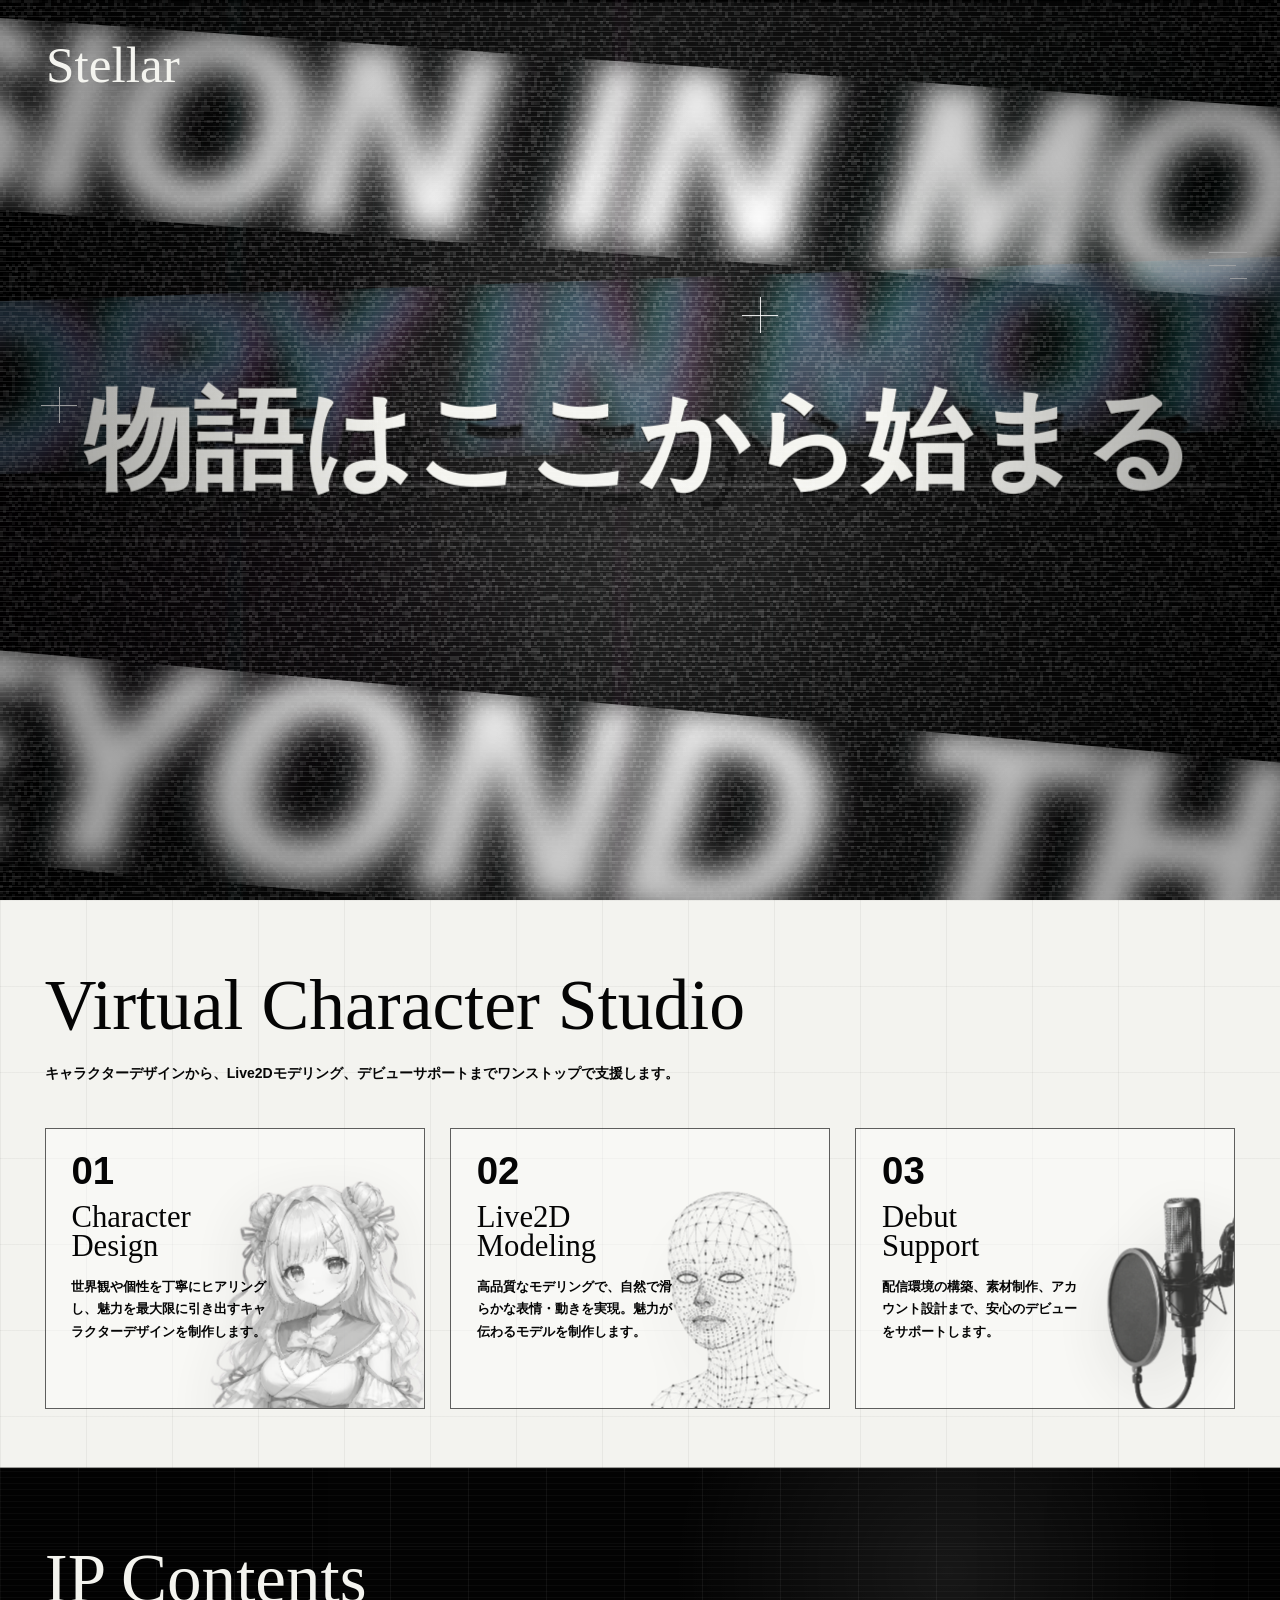
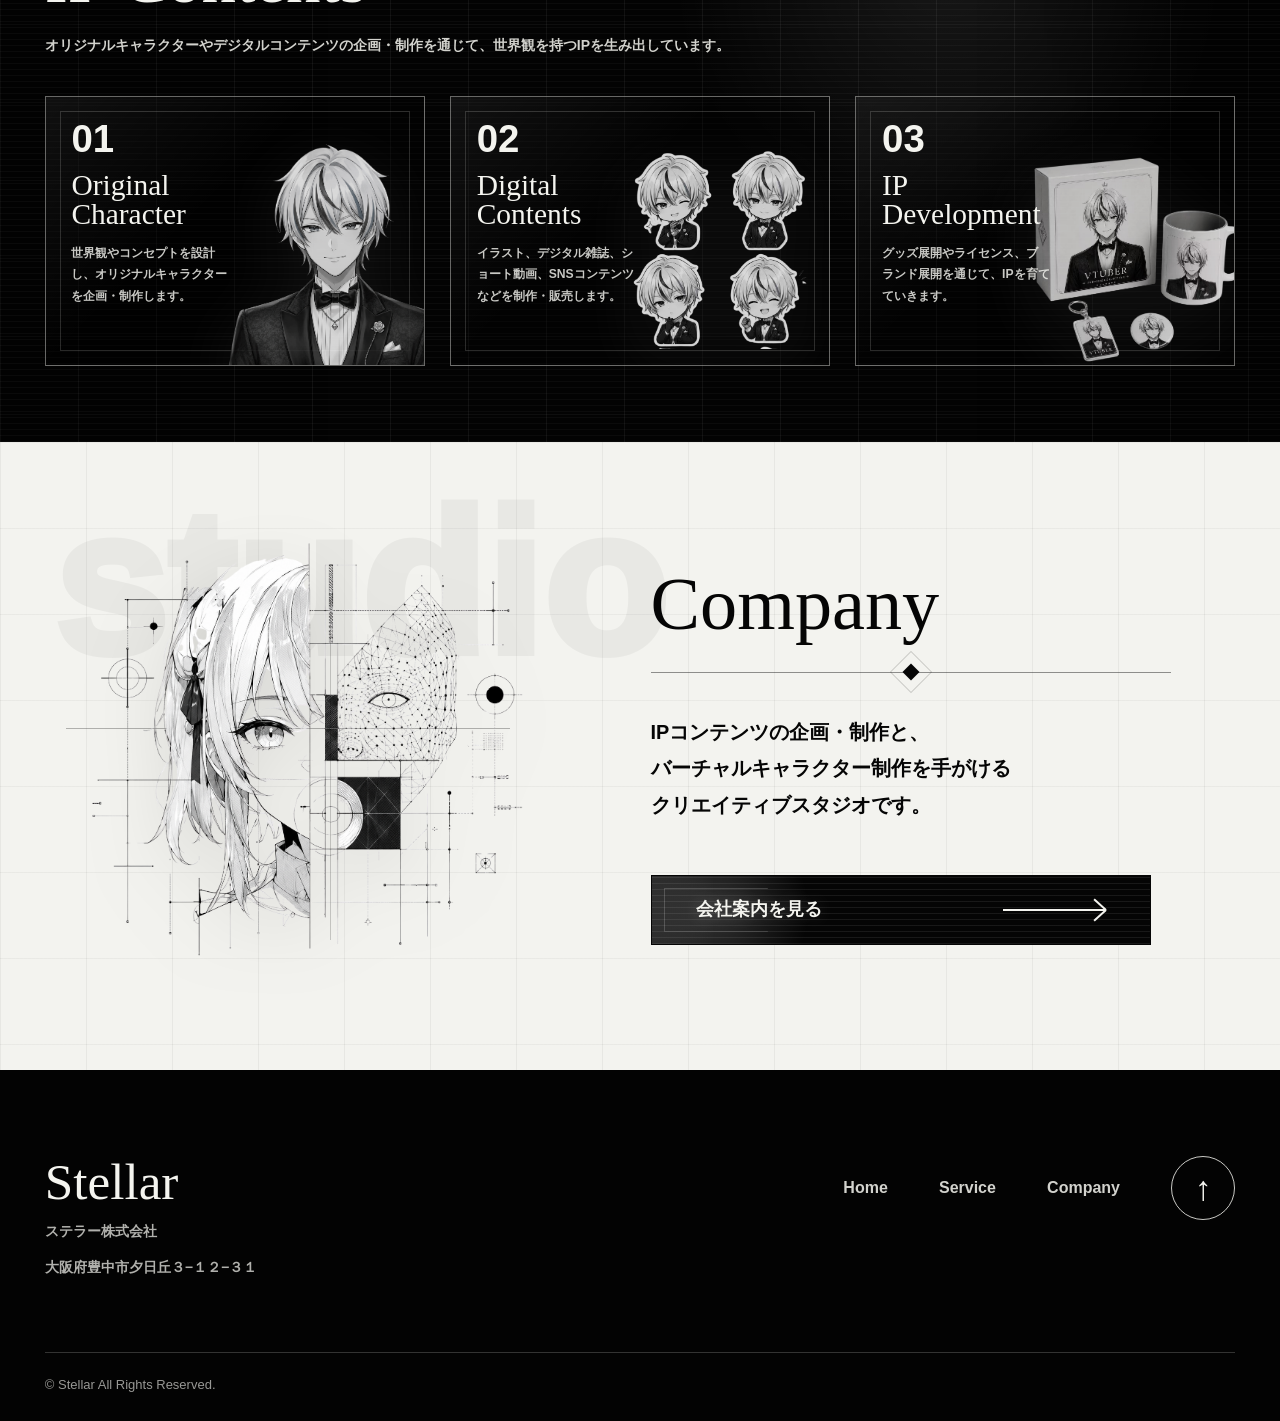
==== index.html @ 6a357029 "Initial Stellar site" ====
<!doctype html>
<html lang="ja">
  <head>
    <meta charset="utf-8">
    <meta name="viewport" content="width=device-width, initial-scale=1">
    <title>Stellar | Virtual Character Studio</title>
    <meta
      name="description"
      content="A cinematic company hero section built with kinetic typography, procedural noise, and interactive motion."
    >
    <link rel="stylesheet" href="./styles.css">
  </head>
  <body class="intro-sequence">
    <main class="site-shell">
      <section class="hero" aria-label="Stellar hero">
        <canvas class="noise-canvas" id="noiseCanvas" aria-hidden="true"></canvas>
        <div class="scanlines" aria-hidden="true"></div>
        <div class="cursor-field" id="cursorField" aria-hidden="true"></div>

        <header class="site-header">
          <a class="brand" href="#" aria-label="Stellar home">
            <span>Stellar</span>
          </a>
        </header>

        <div class="hero-stage">
          <div class="kinetic-layer layer-top" data-speed="-0.28" aria-hidden="true">
            <div class="ticker ticker-fast">
              <span>VISION IN MOTION VISION IN MOTION&nbsp;</span>
              <span>VISION IN MOTION VISION IN MOTION&nbsp;</span>
            </div>
          </div>

          <div class="kinetic-layer layer-outline" data-speed="0.18" aria-hidden="true">
            <div class="ticker ticker-slow">
              <span>STORY IN MOTION STORY IN MOTION&nbsp;</span>
              <span>STORY IN MOTION STORY IN MOTION&nbsp;</span>
            </div>
          </div>

          <div class="kinetic-layer layer-bottom" data-speed="0.34" aria-hidden="true">
            <div class="ticker ticker-medium">
              <span>BEYOND THE FRAME BEYOND THE FRAME&nbsp;</span>
              <span>BEYOND THE FRAME BEYOND THE FRAME&nbsp;</span>
            </div>
          </div>

          <div class="cross cross-a" aria-hidden="true"></div>
          <div class="cross cross-b" aria-hidden="true"></div>
          <div class="signal-bars" aria-hidden="true">
            <span></span>
            <span></span>
            <span></span>
          </div>

          <h1 class="hero-title" aria-label="物語はここから始まる">
            <span class="title-line" data-text="物語はここから始まる">
              <span>物語は</span><span>ここから始まる</span>
            </span>
            <span class="title-ghost" aria-hidden="true">
              <span>物語は</span><span>ここから始まる</span>
            </span>
          </h1>

        </div>
      </section>

      <section class="service-section reveal-section" id="service" aria-labelledby="service-title">
        <div class="section-inner">
          <div class="section-heading">
            <h2 id="service-title">Virtual Character Studio</h2>
            <p>
              キャラクターデザインから、Live2Dモデリング、デビューサポートまでワンストップで支援します。
            </p>
          </div>

          <div class="service-grid">
            <article class="service-card">
              <div class="card-copy">
                <span class="card-number">01</span>
                <h3>Character<br>Design</h3>
                <p>世界観や個性を丁寧にヒアリングし、魅力を最大限に引き出すキャラクターデザインを制作します。</p>
              </div>
              <img src="./5¥.png" alt="キャラクターデザインの透過ビジュアル">
            </article>

            <article class="service-card">
              <div class="card-copy">
                <span class="card-number">02</span>
                <h3>Live2D<br>Modeling</h3>
                <p>高品質なモデリングで、自然で滑らかな表情・動きを実現。魅力が伝わるモデルを制作します。</p>
              </div>
              <img src="./1.png" alt="Live2Dモデリングの透過ビジュアル">
            </article>

            <article class="service-card">
              <div class="card-copy">
                <span class="card-number">03</span>
                <h3>Debut<br>Support</h3>
                <p>配信環境の構築、素材制作、アカウント設計まで、安心のデビューをサポートします。</p>
              </div>
              <img src="./3.png" alt="デビューサポートの透過ビジュアル">
            </article>
          </div>

        </div>
      </section>

      <section class="ip-section reveal-section" id="ip-contents" aria-labelledby="ip-title">
        <div class="section-inner">
          <div class="ip-heading">
            <h2 id="ip-title">IP Contents</h2>
            <p>
              オリジナルキャラクターやデジタルコンテンツの企画・制作を通じて、世界観を持つIPを生み出しています。
            </p>
          </div>

          <div class="ip-grid">
            <article class="ip-card">
              <div class="ip-card-copy">
                <span class="card-number">01</span>
                <h3>Original<br>Character</h3>
                <p>世界観やコンセプトを設計し、オリジナルキャラクターを企画・制作します。</p>
              </div>
              <img class="ip-visual ip-visual-image" src="./6..png" alt="オリジナルキャラクターのビジュアル">
            </article>

            <article class="ip-card">
              <div class="ip-card-copy">
                <span class="card-number">02</span>
                <h3>Digital<br>Contents</h3>
                <p>イラスト、デジタル雑誌、ショート動画、SNSコンテンツなどを制作・販売します。</p>
              </div>
              <img class="ip-visual ip-visual-image" src="./7.png" alt="デジタルコンテンツのビジュアル">
            </article>

            <article class="ip-card">
              <div class="ip-card-copy">
                <span class="card-number">03</span>
                <h3>IP<br>Development</h3>
                <p>グッズ展開やライセンス、ブランド展開を通じて、IPを育てていきます。</p>
              </div>
              <img class="ip-visual ip-visual-image" src="./8.png" alt="IP展開グッズのビジュアル">
            </article>
          </div>
        </div>
      </section>

      <section class="company-section reveal-section" id="company" aria-labelledby="company-title">
        <div class="studio-word" aria-hidden="true">studio</div>
        <div class="company-inner">
          <div class="blueprint-panel">
            <img src="./4.png" alt="キャラクター制作の設計図">
          </div>

          <div class="company-copy">
            <h2 id="company-title">Company</h2>
            <div class="company-rule" aria-hidden="true"></div>
            <p>
              IPコンテンツの企画・制作と、<br>
              バーチャルキャラクター制作を手がける<br>
              クリエイティブスタジオです。
            </p>

            <a class="wide-link company-link" href="./company.html">
              <span class="wide-link-label" data-text="会社案内を見る">会社案内を見る</span>
              <span class="wide-link-arrow" aria-hidden="true">
                <span></span>
              </span>
            </a>
          </div>
        </div>
      </section>

      <footer class="site-footer" id="contact">
        <div class="footer-inner">
          <div class="footer-main">
            <div class="footer-company">
              <a class="footer-brand" href="#">Stellar</a>
              <p>ステラー株式会社</p>
              <p>大阪府豊中市夕日丘３−１２−３１</p>
            </div>

            <div class="footer-menu">
              <nav class="footer-nav" aria-label="Footer navigation">
                <a href="./index.html">Home</a>
                <a href="#service">Service</a>
                <a href="./company.html">Company</a>
              </nav>
              <a class="back-to-top" href="#" aria-label="Back to top">↑</a>
            </div>
          </div>

          <div class="footer-bottom">
            <small>© Stellar All Rights Reserved.</small>
          </div>
        </div>
      </footer>
    </main>

    <script src="./script.js"></script>
  </body>
</html>
---- styles.css ----
:root {
  --bg: #030303;
  --fg: #f4f4ef;
  --muted: rgba(244, 244, 239, 0.68);
  --faint: rgba(244, 244, 239, 0.16);
  --line: rgba(244, 244, 239, 0.38);
  --accent: #f4f4ef;
  --mx: 0px;
  --my: 0px;
}

* {
  box-sizing: border-box;
}

html,
body {
  width: 100%;
  min-height: 100%;
  margin: 0;
  background: var(--bg);
  color: var(--fg);
  font-family:
    Inter, "Helvetica Neue", Arial, "Noto Sans JP", "Yu Gothic", sans-serif;
}

body {
  overflow-x: hidden;
}

a {
  color: inherit;
  text-decoration: none;
}

button {
  font: inherit;
}

.site-shell {
  min-height: 100vh;
  background:
    radial-gradient(circle at 70% 18%, rgba(255, 255, 255, 0.07), transparent 28%),
    radial-gradient(circle at 18% 88%, rgba(255, 255, 255, 0.05), transparent 24%),
    var(--bg);
}

.section-inner,
.company-inner,
.footer-inner {
  width: min(100% - clamp(32px, 7vw, 96px), 1440px);
  margin-inline: auto;
}

.hero {
  position: relative;
  min-height: 100svh;
  overflow: hidden;
  isolation: isolate;
  background: #000;
}

.hero::before,
.hero::after {
  position: absolute;
  inset: 0;
  content: "";
  pointer-events: none;
}

.hero::before {
  z-index: 2;
  background:
    linear-gradient(90deg, rgba(0, 0, 0, 0.84), transparent 16%, transparent 78%, rgba(0, 0, 0, 0.76)),
    linear-gradient(180deg, rgba(0, 0, 0, 0.28), transparent 42%, rgba(0, 0, 0, 0.62));
}

.hero::after {
  z-index: 8;
  background: radial-gradient(circle at calc(50% + var(--mx) * 0.04) calc(46% + var(--my) * 0.04), transparent 0 30%, rgba(0, 0, 0, 0.34) 74%);
  mix-blend-mode: multiply;
}

.hero::before,
.hero::after,
.noise-canvas,
.scanlines,
.cursor-field,
.kinetic-layer,
.site-header,
.cross,
.signal-bars,
.title-ghost {
  transition:
    opacity 760ms cubic-bezier(0.16, 1, 0.3, 1),
    filter 900ms cubic-bezier(0.16, 1, 0.3, 1),
    clip-path 1100ms cubic-bezier(0.16, 1, 0.3, 1),
    transform 900ms cubic-bezier(0.16, 1, 0.3, 1);
}

.intro-sequence .hero::before,
.intro-sequence .hero::after,
.intro-sequence .noise-canvas,
.intro-sequence .scanlines,
.intro-sequence .cursor-field,
.intro-sequence .kinetic-layer,
.intro-sequence .site-header,
.intro-sequence .cross,
.intro-sequence .signal-bars,
.intro-sequence .title-ghost {
  opacity: 0;
}

.intro-sequence .hero {
  cursor: wait;
}

.intro-sequence .title-line {
  opacity: 0;
  transform: translateY(22px) scale(0.98);
  filter: blur(12px);
  animation: none;
}

.intro-sequence.intro-title-in .title-line {
  animation: intro-title-reveal 1850ms cubic-bezier(0.13, 0.86, 0.18, 1) forwards;
}

.intro-sequence.intro-atmosphere .hero::before,
.intro-sequence.intro-atmosphere .hero::after,
.intro-sequence.intro-atmosphere .noise-canvas,
.intro-sequence.intro-atmosphere .scanlines,
.intro-sequence.intro-atmosphere .cursor-field {
  opacity: 1;
}

.intro-sequence.intro-kinetic .kinetic-layer,
.intro-sequence.intro-kinetic .title-ghost {
  opacity: 1;
}

.intro-sequence .kinetic-layer {
  clip-path: inset(0 100% 0 0);
  filter: blur(16px) contrast(1.45);
}

.intro-sequence.intro-kinetic .kinetic-layer {
  clip-path: inset(0 0 0 0);
}

.intro-sequence.intro-kinetic .layer-outline {
  transition-delay: 150ms;
}

.intro-sequence.intro-kinetic .layer-bottom {
  transition-delay: 280ms;
}

.intro-sequence.intro-ui .site-header,
.intro-sequence.intro-ui .cross,
.intro-sequence.intro-ui .signal-bars {
  opacity: 1;
}

.intro-sequence .site-header {
  transform: translateY(18px);
}

.intro-sequence.intro-ui .site-header {
  transform: translateY(0);
}

.intro-finished .title-line {
  opacity: 1;
  transform: translateY(0) scale(1);
  filter: blur(0);
  animation: none;
}

.noise-canvas,
.scanlines,
.cursor-field {
  position: absolute;
  inset: 0;
  width: 100%;
  height: 100%;
  pointer-events: none;
}

.noise-canvas {
  z-index: 6;
  opacity: 0.28;
  mix-blend-mode: screen;
}

.scanlines {
  z-index: 7;
  opacity: 0.34;
  background:
    repeating-linear-gradient(0deg, rgba(255, 255, 255, 0.12) 0 1px, transparent 1px 5px),
    linear-gradient(90deg, transparent, rgba(255, 255, 255, 0.08), transparent);
  transform: translateY(var(--scan, 0));
}

.cursor-field {
  z-index: 1;
  background: radial-gradient(circle at calc(50% + var(--mx) * 0.08) calc(50% + var(--my) * 0.08), rgba(255, 255, 255, 0.12), transparent 22rem);
  filter: blur(24px);
}

.site-header {
  position: absolute;
  z-index: 20;
  top: clamp(22px, 3.2vw, 42px);
  left: clamp(20px, 3.6vw, 56px);
  right: clamp(20px, 3.6vw, 56px);
  display: grid;
  grid-template-columns: auto;
  align-items: start;
  gap: 28px;
  letter-spacing: 0;
}

.brand {
  display: grid;
  gap: 1px;
  width: max-content;
  font-family: Georgia, "Times New Roman", "Yu Mincho", "Hiragino Mincho ProN", serif;
  font-size: clamp(34px, 4vw, 58px);
  font-weight: 400;
  line-height: 0.92;
}

.hero-stage {
  position: absolute;
  z-index: 5;
  inset: 0;
  transform: translate3d(calc(var(--mx) * -0.012), calc(var(--my) * -0.012), 0);
}

.hero-stage::before,
.hero-stage::after {
  position: absolute;
  inset: -8%;
  content: "";
  pointer-events: none;
}

.hero-stage::before {
  z-index: 2;
  background:
    repeating-linear-gradient(0deg, rgba(255, 255, 255, 0.12) 0 1px, transparent 1px 5px),
    repeating-linear-gradient(90deg, rgba(0, 255, 255, 0.06) 0 1px, transparent 1px 19px),
    linear-gradient(90deg, transparent 0 22%, rgba(0, 255, 255, 0.12) 22.4% 23%, transparent 23.6% 48%, rgba(255, 0, 196, 0.12) 48.4% 49%, transparent 49.6%),
    radial-gradient(circle at 78% 34%, rgba(0, 255, 174, 0.16), transparent 22%),
    radial-gradient(circle at 24% 58%, rgba(255, 0, 196, 0.14), transparent 24%);
  mix-blend-mode: screen;
  opacity: 0.18;
  animation: tv-noise 920ms steps(2, end) infinite;
}

.hero-stage::after {
  z-index: 3;
  background:
    linear-gradient(90deg, transparent 0 36%, rgba(0, 255, 255, 0.22) 36.2% 36.8%, transparent 37%),
    linear-gradient(90deg, transparent 0 61%, rgba(255, 0, 196, 0.18) 61.1% 61.7%, transparent 62%),
    linear-gradient(180deg, transparent 0 46%, rgba(204, 255, 0, 0.12) 46.2% 46.7%, transparent 47%);
  mix-blend-mode: screen;
  opacity: 0;
  animation: neon-burst 3.4s steps(1, end) infinite;
}

.kinetic-layer {
  position: absolute;
  left: 50%;
  width: 160vw;
  min-width: 1400px;
  color: var(--fg);
  opacity: 0.92;
  transform: translate3d(calc(-50% + var(--mx) * 0.018), calc(var(--my) * 0.018), 0) rotate(var(--tilt));
  text-shadow:
    -8px 0 0 rgba(0, 255, 255, 0.18),
    7px 1px 0 rgba(255, 0, 196, 0.16),
    0 0 22px rgba(204, 255, 0, 0.08);
  animation: chroma-jitter 2.8s steps(1, end) infinite;
  will-change: transform;
}

.ticker {
  display: flex;
  width: max-content;
  font-weight: 1000;
  font-style: italic;
  line-height: 0.75;
  white-space: nowrap;
  will-change: transform, filter;
}

.ticker span {
  display: block;
}

.layer-top {
  --tilt: 4deg;
  top: 7vh;
  filter: blur(1.2px) contrast(1.16);
}

.layer-top .ticker {
  animation: drift-left 10s linear infinite, glitch-smear 3.8s steps(2, end) infinite;
  font-size: clamp(130px, 20vw, 360px);
}

.layer-outline {
  --tilt: -2deg;
  top: 31vh;
  color: transparent;
  opacity: 0.58;
  -webkit-text-stroke: 2px rgba(244, 244, 239, 0.52);
  text-stroke: 2px rgba(244, 244, 239, 0.52);
}

.layer-outline .ticker {
  animation: drift-right 18s linear infinite;
  font-size: clamp(120px, 18vw, 310px);
}

.layer-bottom {
  --tilt: 5deg;
  bottom: -2vh;
  filter: blur(2px) contrast(1.22);
}

.layer-bottom .ticker {
  animation: drift-left 14s linear infinite reverse, glitch-smear 4.7s steps(2, end) infinite;
  font-size: clamp(140px, 22vw, 390px);
}

.hero-title {
  position: absolute;
  z-index: 14;
  top: 49%;
  left: 50%;
  width: min(92vw, 1180px);
  margin: 0;
  color: var(--fg);
  font-size: clamp(48px, 8.5vw, 132px);
  font-weight: 1000;
  line-height: 0.98;
  text-align: center;
  white-space: nowrap;
  transform: translate(-50%, -50%);
  text-shadow:
    0 2px 0 rgba(0, 0, 0, 0.92),
    0 22px 42px rgba(0, 0, 0, 0.74);
}

.title-line,
.title-ghost {
  display: block;
  will-change: transform, clip-path, filter;
}

.title-line span,
.title-ghost span {
  display: inline;
}

.title-line {
  position: relative;
  animation: title-impact 900ms cubic-bezier(0.16, 1, 0.3, 1) both;
}

.title-line::before,
.title-line::after {
  position: absolute;
  inset: 0;
  content: attr(data-text);
  opacity: 0;
  pointer-events: none;
}

.title-line::before {
  color: rgba(255, 255, 255, 0.82);
  transform: translate(-6px, -2px);
  clip-path: inset(0 0 52% 0);
  animation: title-glitch-a 4.2s steps(1, end) infinite;
}

.title-line::after {
  color: rgba(255, 255, 255, 0.7);
  transform: translate(7px, 3px);
  clip-path: inset(48% 0 0 0);
  animation: title-glitch-b 3.6s steps(1, end) infinite;
}

.title-ghost {
  position: absolute;
  inset: 0;
  z-index: -1;
  color: transparent;
  -webkit-text-stroke: 1px rgba(255, 255, 255, 0.17);
  text-stroke: 1px rgba(255, 255, 255, 0.17);
  transform: translate(26px, 18px);
  filter: blur(1px);
}

.hero.is-pulsing .hero-title {
  animation: hero-pulse 520ms cubic-bezier(0.16, 1, 0.3, 1);
}

.cross {
  position: absolute;
  z-index: 12;
  width: 36px;
  height: 36px;
  opacity: 0.9;
}

.cross::before,
.cross::after {
  position: absolute;
  content: "";
  background: rgba(255, 255, 255, 0.88);
}

.cross::before {
  top: 50%;
  left: 0;
  width: 100%;
  height: 1px;
}

.cross::after {
  top: 0;
  left: 50%;
  width: 1px;
  height: 100%;
}

.cross-a {
  left: 58%;
  top: 33%;
}

.cross-b {
  left: 3.2%;
  top: 43%;
}

.signal-bars {
  position: absolute;
  z-index: 12;
  top: 28%;
  right: 2.6%;
  display: grid;
  gap: 12px;
  width: 38px;
}

.signal-bars span {
  height: 1px;
  background: rgba(255, 255, 255, 0.78);
}

.signal-bars span:nth-child(2) {
  width: 72%;
}

.signal-bars span:nth-child(3) {
  width: 44%;
  justify-self: end;
}

.service-section,
.company-section {
  position: relative;
  overflow: hidden;
  background:
    linear-gradient(90deg, rgba(3, 3, 3, 0.05) 1px, transparent 1px) 0 0 / 86px 86px,
    linear-gradient(180deg, rgba(3, 3, 3, 0.045) 1px, transparent 1px) 0 0 / 86px 86px,
    #f3f3ef;
  color: #050505;
}

.service-section {
  padding: clamp(42px, 5.5vw, 76px) 0 clamp(34px, 4.5vw, 62px);
  border-bottom: 1px solid rgba(0, 0, 0, 0.36);
}

.section-heading {
  display: grid;
  gap: clamp(14px, 1.6vw, 22px);
  margin-bottom: clamp(24px, 3.4vw, 42px);
}

.section-heading h2,
.company-copy h2,
.footer-brand {
  font-family: Georgia, "Times New Roman", "Yu Mincho", "Hiragino Mincho ProN", serif;
  font-weight: 400;
  letter-spacing: 0;
}

.section-heading h2 {
  margin: 0;
  font-size: clamp(42px, 5.6vw, 86px);
  line-height: 0.98;
  max-width: 100%;
  overflow-wrap: anywhere;
  text-wrap: balance;
}

.section-heading p {
  max-width: none;
  margin: 0;
  font-size: clamp(14px, 1.05vw, 17px);
  font-weight: 800;
  line-height: 1.75;
  white-space: nowrap;
}

.service-grid {
  display: grid;
  grid-template-columns: repeat(3, minmax(0, 1fr));
  gap: clamp(18px, 2vw, 28px);
}

.service-card {
  position: relative;
  display: grid;
  min-height: clamp(280px, 22vw, 360px);
  overflow: hidden;
  border: 1px solid rgba(0, 0, 0, 0.62);
  background: rgba(255, 255, 255, 0.38);
  isolation: isolate;
}

.service-card::before,
.service-card::after {
  position: absolute;
  content: "";
  pointer-events: none;
}

.service-card::before {
  inset: 0;
  z-index: 3;
  background:
    repeating-linear-gradient(0deg, rgba(0, 0, 0, 0.08) 0 1px, transparent 1px 6px),
    linear-gradient(120deg, transparent 0 42%, rgba(255, 255, 255, 0.82) 50%, transparent 58%);
  opacity: 0;
  transform: translateX(-42%);
  transition: opacity 280ms ease, transform 560ms cubic-bezier(0.16, 1, 0.3, 1);
}

.service-card::after {
  inset: 16px;
  border: 1px solid rgba(0, 0, 0, 0.14);
  transform: scaleX(0);
  transform-origin: left;
  transition: transform 520ms cubic-bezier(0.16, 1, 0.3, 1);
}

.service-card:hover::before {
  opacity: 0.72;
  transform: translateX(42%);
}

.service-card:hover::after {
  transform: scaleX(1);
}

.service-card img {
  position: absolute;
  right: -14%;
  bottom: -10%;
  z-index: 1;
  width: 68%;
  max-width: none;
  opacity: 0.8;
  filter: drop-shadow(0 18px 30px rgba(0, 0, 0, 0.12));
  transform: translate3d(calc(var(--mx) * -0.012), calc(var(--my) * -0.012), 0) scale(1.02);
  transition: opacity 300ms ease, transform 520ms cubic-bezier(0.16, 1, 0.3, 1);
}

.service-card:nth-child(1) img {
  right: -3%;
  bottom: -2%;
  width: 62%;
}

.service-card:nth-child(2) img {
  right: -7%;
  bottom: -13%;
  width: 68%;
}

.service-card:nth-child(3) img {
  right: -19%;
  bottom: -13%;
  width: 70%;
}

.service-card:hover img {
  opacity: 0.96;
  transform: translate3d(calc(var(--mx) * -0.018), calc(var(--my) * -0.018), 0) scale(1.09);
}

.card-copy {
  position: relative;
  z-index: 2;
  display: grid;
  align-content: start;
  gap: 14px;
  width: min(68%, 300px);
  padding: clamp(22px, 2vw, 30px);
}

.card-number {
  font-size: clamp(34px, 3vw, 48px);
  font-weight: 900;
  line-height: 0.9;
}

.card-copy h3 {
  margin: 0;
  font-family: Georgia, "Times New Roman", "Yu Mincho", "Hiragino Mincho ProN", serif;
  font-size: clamp(28px, 2.4vw, 42px);
  font-weight: 400;
  line-height: 0.96;
}

.card-copy p {
  margin: 0;
  font-size: clamp(12px, 1vw, 14px);
  font-weight: 700;
  line-height: 1.75;
}

.wide-link {
  position: relative;
  display: flex;
  align-items: center;
  justify-content: space-between;
  gap: 28px;
  width: min(100%, 500px);
  min-height: 70px;
  margin: clamp(20px, 2.4vw, 30px) 0 0 auto;
  padding: 0 clamp(26px, 3.5vw, 44px);
  border: 1px solid #050505;
  background:
    repeating-linear-gradient(0deg, rgba(255, 255, 255, 0.08) 0 1px, transparent 1px 6px),
    linear-gradient(90deg, transparent, rgba(255, 255, 255, 0.24), transparent) -90% 0 / 54% 100% no-repeat,
    radial-gradient(circle at 12% 50%, rgba(255, 255, 255, 0.18), transparent 22%),
    #050505;
  color: var(--fg);
  font-size: clamp(16px, 1.4vw, 22px);
  font-weight: 900;
  overflow: hidden;
  isolation: isolate;
  transition:
    background-position 620ms cubic-bezier(0.16, 1, 0.3, 1),
    transform 220ms ease,
    box-shadow 220ms ease;
}

.wide-link::before,
.wide-link::after {
  position: absolute;
  content: "";
  pointer-events: none;
}

.wide-link::before {
  inset: 12px;
  z-index: -1;
  border: 1px solid rgba(255, 255, 255, 0.18);
  clip-path: inset(0 78% 0 0);
  transition: clip-path 520ms cubic-bezier(0.16, 1, 0.3, 1);
}

.wide-link::after {
  top: 0;
  bottom: 0;
  left: -12%;
  z-index: -1;
  width: 34%;
  background: rgba(255, 255, 255, 0.12);
  transform: skewX(-18deg) translateX(-120%);
  transition: transform 620ms cubic-bezier(0.16, 1, 0.3, 1);
}

.wide-link:hover {
  background-position: 180% 0;
  transform: translateY(-3px);
  box-shadow: 0 22px 60px rgba(0, 0, 0, 0.24);
}

.wide-link:hover::before {
  clip-path: inset(0 0 0 0);
}

.wide-link:hover::after {
  transform: skewX(-18deg) translateX(430%);
}

.wide-link-label {
  position: relative;
  display: inline-block;
  line-height: 1.1;
  text-shadow: 0 0 18px rgba(255, 255, 255, 0.2);
}

.wide-link-label::before,
.wide-link-label::after {
  position: absolute;
  inset: 0;
  content: attr(data-text);
  opacity: 0;
  pointer-events: none;
}

.wide-link-label::before {
  transform: translate(-7px, -2px);
  clip-path: inset(0 0 56% 0);
}

.wide-link-label::after {
  transform: translate(8px, 2px);
  clip-path: inset(48% 0 0 0);
}

.wide-link:hover .wide-link-label::before,
.wide-link:hover .wide-link-label::after {
  animation: cta-glitch 540ms steps(2, end);
}

.wide-link-arrow {
  position: relative;
  display: grid;
  place-items: center;
  width: clamp(72px, 8vw, 118px);
  height: 42px;
}

.wide-link-arrow span {
  position: relative;
  display: block;
  width: 100%;
  height: 2px;
  background: currentColor;
  transform-origin: right;
  transition: transform 360ms cubic-bezier(0.16, 1, 0.3, 1);
}

.wide-link-arrow span::before,
.wide-link-arrow span::after {
  position: absolute;
  right: 0;
  width: 16px;
  height: 2px;
  content: "";
  background: currentColor;
  transform-origin: right center;
}

.wide-link-arrow span::before {
  transform: rotate(42deg);
}

.wide-link-arrow span::after {
  transform: rotate(-42deg);
}

.wide-link:hover .wide-link-arrow span {
  transform: scaleX(1.18);
}

.ip-section {
  position: relative;
  overflow: hidden;
  padding: clamp(46px, 6vw, 88px) 0 clamp(54px, 6vw, 92px);
  background:
    radial-gradient(circle at 74% 18%, rgba(255, 255, 255, 0.08), transparent 26%),
    linear-gradient(90deg, rgba(255, 255, 255, 0.055) 1px, transparent 1px) 0 0 / 78px 78px,
    linear-gradient(180deg, rgba(255, 255, 255, 0.045) 1px, transparent 1px) 0 0 / 78px 78px,
    #030303;
  color: var(--fg);
}

.ip-section::before {
  position: absolute;
  inset: 0;
  content: "";
  pointer-events: none;
  background:
    repeating-linear-gradient(0deg, rgba(255, 255, 255, 0.08) 0 1px, transparent 1px 6px),
    linear-gradient(90deg, rgba(0, 0, 0, 0.65), transparent 26%, transparent 76%, rgba(0, 0, 0, 0.72));
  opacity: 0.42;
}

.ip-section .section-inner {
  position: relative;
  z-index: 1;
}

.ip-heading {
  display: grid;
  gap: clamp(14px, 1.6vw, 22px);
  margin-bottom: clamp(24px, 3vw, 42px);
}

.ip-heading h2 {
  margin: 0;
  font-family: Georgia, "Times New Roman", "Yu Mincho", "Hiragino Mincho ProN", serif;
  font-size: clamp(44px, 5.4vw, 84px);
  font-weight: 400;
  line-height: 0.98;
}

.ip-heading p {
  max-width: none;
  margin: 0;
  color: rgba(244, 244, 239, 0.86);
  font-size: clamp(14px, 1.05vw, 17px);
  font-weight: 800;
  line-height: 1.75;
  white-space: nowrap;
}

.ip-grid {
  display: grid;
  grid-template-columns: repeat(3, minmax(0, 1fr));
  gap: clamp(18px, 2vw, 28px);
}

.ip-card {
  position: relative;
  min-height: clamp(270px, 21vw, 350px);
  overflow: hidden;
  border: 1px solid rgba(244, 244, 239, 0.42);
  background:
    linear-gradient(135deg, rgba(255, 255, 255, 0.06), transparent 42%),
    rgba(0, 0, 0, 0.36);
  isolation: isolate;
}

.ip-card::before,
.ip-card::after {
  position: absolute;
  content: "";
  pointer-events: none;
}

.ip-card::before {
  inset: 0;
  z-index: 2;
  background:
    repeating-linear-gradient(0deg, rgba(255, 255, 255, 0.08) 0 1px, transparent 1px 7px),
    linear-gradient(90deg, transparent, rgba(255, 255, 255, 0.16), transparent);
  opacity: 0;
  transform: translateX(-34%);
  transition: opacity 280ms ease, transform 580ms cubic-bezier(0.16, 1, 0.3, 1);
}

.ip-card::after {
  inset: 14px;
  border: 1px solid rgba(244, 244, 239, 0.16);
}

.ip-card:hover::before {
  opacity: 1;
  transform: translateX(34%);
}

.ip-card-copy {
  position: relative;
  z-index: 3;
  display: grid;
  gap: 14px;
  width: min(58%, 280px);
  padding: clamp(22px, 2vw, 30px);
}

.ip-card h3 {
  margin: 0;
  font-family: Georgia, "Times New Roman", "Yu Mincho", "Hiragino Mincho ProN", serif;
  font-size: clamp(28px, 2.3vw, 42px);
  font-weight: 400;
  line-height: 0.98;
}

.ip-card p {
  margin: 0;
  color: rgba(244, 244, 239, 0.82);
  font-size: clamp(12px, 0.95vw, 14px);
  font-weight: 800;
  line-height: 1.8;
}

.ip-visual {
  position: absolute;
  right: -8%;
  bottom: -14%;
  z-index: 1;
  width: 58%;
  aspect-ratio: 1;
  border: 1px solid rgba(244, 244, 239, 0.16);
  background:
    radial-gradient(circle at 50% 44%, rgba(244, 244, 239, 0.22), transparent 32%),
    linear-gradient(130deg, transparent 0 42%, rgba(244, 244, 239, 0.18) 43% 45%, transparent 46%),
    repeating-linear-gradient(90deg, transparent 0 14px, rgba(244, 244, 239, 0.08) 14px 15px);
  opacity: 0.7;
  transform: rotate(-8deg);
  transition: transform 480ms cubic-bezier(0.16, 1, 0.3, 1), opacity 260ms ease;
}

.ip-visual-image {
  right: -6%;
  bottom: -5%;
  width: 62%;
  height: auto;
  border: 0;
  background: none;
  opacity: 0.86;
  filter: drop-shadow(0 20px 36px rgba(255, 255, 255, 0.08));
  transform: rotate(0deg);
}

.ip-card:nth-child(2) .ip-visual {
  right: 3%;
  bottom: 6%;
  width: 54%;
  transform: rotate(0deg);
}

.ip-card:nth-child(3) .ip-visual {
  right: -5%;
  bottom: -6%;
  width: 64%;
  border-radius: 0;
  transform: rotate(0deg);
}

.ip-card:hover .ip-visual {
  opacity: 0.95;
  transform: rotate(0deg) scale(1.05);
}

.ip-card:hover .ip-visual-image {
  transform: scale(1.05);
}

.company-section {
  min-height: 64vh;
  padding: clamp(46px, 6.5vw, 92px) 0;
}

.studio-word {
  position: absolute;
  top: clamp(28px, 5vw, 70px);
  left: clamp(14px, 4vw, 70px);
  color: rgba(0, 0, 0, 0.045);
  font-size: clamp(88px, 16vw, 280px);
  font-weight: 1000;
  line-height: 0.78;
  transform: translate3d(calc(var(--mx) * 0.006), calc(var(--my) * 0.006), 0);
  white-space: nowrap;
}

.company-inner {
  position: relative;
  z-index: 1;
  display: grid;
  grid-template-columns: minmax(280px, 0.95fr) minmax(320px, 1.05fr);
  align-items: center;
  gap: clamp(34px, 6vw, 86px);
}

.blueprint-panel {
  position: relative;
  min-height: clamp(360px, 36vw, 560px);
}

.blueprint-panel::before,
.blueprint-panel::after {
  position: absolute;
  content: "";
  background: #050505;
}

.blueprint-panel::before {
  top: 44%;
  left: 4%;
  width: 84%;
  height: 1px;
  opacity: 0.28;
}

.blueprint-panel::after {
  top: 16%;
  left: 54%;
  width: 1px;
  height: 74%;
  opacity: 0.18;
}

.blueprint-panel img {
  position: absolute;
  inset: 0;
  width: 100%;
  height: 100%;
  object-fit: contain;
  filter: drop-shadow(0 20px 36px rgba(0, 0, 0, 0.1));
  transform: translate3d(calc(var(--mx) * 0.01), calc(var(--my) * 0.01), 0);
  animation: blueprint-float 7s ease-in-out infinite;
}

.company-copy {
  max-width: 680px;
}

.eyebrow {
  margin: 0 0 18px;
  font-size: 13px;
  font-weight: 900;
  text-transform: uppercase;
}

.company-copy h2 {
  margin: 0;
  font-size: clamp(52px, 5.8vw, 96px);
  line-height: 1;
  overflow-wrap: anywhere;
  text-wrap: balance;
}

.company-rule {
  position: relative;
  width: min(100%, 520px);
  height: 1px;
  margin: clamp(18px, 2.6vw, 30px) 0 clamp(26px, 3.2vw, 42px);
  background: rgba(0, 0, 0, 0.42);
}

.company-rule::before,
.company-rule::after {
  position: absolute;
  top: 50%;
  content: "";
  transform: translate(-50%, -50%) rotate(45deg);
}

.company-rule::before {
  left: 50%;
  width: 12px;
  height: 12px;
  background: #050505;
}

.company-rule::after {
  left: 50%;
  width: 28px;
  height: 28px;
  border: 1px solid rgba(0, 0, 0, 0.16);
}

.company-copy > p:not(.eyebrow) {
  margin: 0 0 clamp(28px, 4vw, 52px);
  font-size: clamp(18px, 1.55vw, 28px);
  font-weight: 900;
  line-height: 1.85;
}

.company-link {
  margin-left: 0;
}

.site-footer {
  background: #030303;
  color: #f4f4ef;
}

.footer-inner {
  padding: clamp(48px, 7vw, 86px) 0 28px;
}

.footer-main {
  display: grid;
  grid-template-columns: minmax(260px, 1fr) auto;
  align-items: start;
  gap: clamp(36px, 7vw, 96px);
}

.footer-company {
  display: grid;
  gap: 12px;
  color: #f4f4ef;
}

.footer-brand {
  width: max-content;
  font-size: clamp(42px, 4vw, 72px);
  line-height: 1;
}

.footer-company p {
  max-width: 420px;
  margin: 0;
  color: rgba(244, 244, 239, 0.72);
  font-size: 14px;
  font-weight: 700;
  line-height: 1.75;
}

.footer-menu {
  display: flex;
  align-items: center;
  gap: clamp(28px, 4vw, 56px);
}

.footer-nav {
  display: flex;
  gap: clamp(24px, 4vw, 56px);
  font-weight: 700;
}

.footer-nav a {
  color: rgba(244, 244, 239, 0.86);
  transition: color 180ms ease;
}

.footer-nav a:hover {
  color: var(--fg);
}

.back-to-top {
  display: grid;
  place-items: center;
  width: 64px;
  aspect-ratio: 1;
  border: 1px solid rgba(244, 244, 239, 0.82);
  border-radius: 999px;
  font-size: 34px;
  line-height: 1;
  transition: background 220ms ease, color 220ms ease, transform 220ms ease;
}

.back-to-top:hover {
  background: var(--fg);
  color: var(--bg);
  transform: translateY(-6px);
}

.footer-bottom {
  margin-top: clamp(42px, 6vw, 72px);
  padding-top: 22px;
  border-top: 1px solid rgba(244, 244, 239, 0.2);
}

.footer-bottom small {
  color: rgba(244, 244, 239, 0.62);
  font-size: 13px;
}

.company-page {
  min-height: 100vh;
  background: #f3f3ef;
  color: #050505;
}

.message-hero {
  position: relative;
  min-height: clamp(360px, 38vw, 540px);
  overflow: hidden;
  isolation: isolate;
  background:
    radial-gradient(circle at 76% 24%, rgba(255, 255, 255, 0.08), transparent 28%),
    linear-gradient(90deg, rgba(255, 255, 255, 0.035) 1px, transparent 1px) 0 0 / 84px 84px,
    linear-gradient(180deg, rgba(255, 255, 255, 0.035) 1px, transparent 1px) 0 0 / 84px 84px,
    #030303;
  color: var(--fg);
}

.message-hero::before,
.message-hero::after {
  position: absolute;
  content: "";
  pointer-events: none;
}

.message-hero::before {
  inset: 0;
  background:
    repeating-linear-gradient(0deg, rgba(255, 255, 255, 0.08) 0 1px, transparent 1px 6px),
    linear-gradient(90deg, rgba(0, 0, 0, 0.62), transparent 38%, rgba(0, 0, 0, 0.78));
  opacity: 0.72;
}

.message-hero::after {
  inset: 0;
  z-index: 1;
  background:
    linear-gradient(90deg, transparent 0 28%, rgba(0, 255, 255, 0.12) 28.2% 28.8%, transparent 29%),
    linear-gradient(90deg, transparent 0 64%, rgba(255, 0, 196, 0.11) 64.2% 64.8%, transparent 65%),
    linear-gradient(180deg, transparent 0 62%, rgba(0, 0, 0, 0.48)),
    radial-gradient(circle at 18% 72%, rgba(0, 255, 174, 0.12), transparent 24%),
    radial-gradient(circle at 78% 34%, rgba(255, 0, 196, 0.08), transparent 22%);
  mix-blend-mode: screen;
  animation: neon-burst 3.2s steps(1, end) infinite;
}

.message-kinetic {
  position: absolute;
  inset: 0;
  z-index: 0;
  pointer-events: none;
}

.message-kinetic::before,
.message-kinetic::after {
  position: absolute;
  content: "";
  pointer-events: none;
}

.message-kinetic::before {
  inset: 0;
  background:
    repeating-linear-gradient(0deg, rgba(255, 255, 255, 0.11) 0 1px, transparent 1px 5px),
    repeating-linear-gradient(90deg, rgba(0, 255, 255, 0.045) 0 1px, transparent 1px 21px),
    linear-gradient(90deg, transparent 0 22%, rgba(255, 0, 196, 0.1) 22.2% 22.8%, transparent 23%),
    linear-gradient(90deg, transparent 0 58%, rgba(244, 244, 239, 0.11) 58.2% 58.6%, transparent 58.8%),
    linear-gradient(0deg, transparent 0 38%, rgba(244, 244, 239, 0.08) 38.2% 38.8%, transparent 39%),
    repeating-linear-gradient(90deg, transparent 0 42px, rgba(244, 244, 239, 0.035) 42px 43px);
  mix-blend-mode: screen;
  opacity: 0.62;
  animation: digital-scan 3.2s steps(3, end) infinite, tv-noise 860ms steps(2, end) infinite;
}

.message-kinetic::after {
  top: 0;
  bottom: 0;
  left: -18%;
  width: 28%;
  background: linear-gradient(90deg, transparent, rgba(244, 244, 239, 0.12), transparent);
  transform: skewX(-18deg);
  animation: digital-sweep 3.6s cubic-bezier(0.16, 1, 0.3, 1) infinite;
}

.message-word {
  position: absolute;
  color: transparent;
  font-size: clamp(104px, 16vw, 260px);
  font-style: italic;
  font-weight: 1000;
  line-height: 0.75;
  white-space: nowrap;
  opacity: 0.96;
  filter: drop-shadow(0 0 18px rgba(0, 255, 255, 0.08));
  text-shadow:
    -10px -1px 0 rgba(0, 255, 255, 0.12),
    9px 2px 0 rgba(255, 0, 196, 0.13),
    0 0 28px rgba(204, 255, 0, 0.08);
  -webkit-text-stroke: 1.25px rgba(244, 244, 239, 0.3);
  text-stroke: 1.25px rgba(244, 244, 239, 0.3);
  animation: chroma-jitter 2.6s steps(1, end) infinite;
}

.message-word::before,
.message-word::after {
  position: absolute;
  inset: 0;
  content: attr(data-word);
  color: transparent;
  opacity: 0;
  pointer-events: none;
}

.message-word::before {
  transform: translate(-9px, -2px);
  clip-path: inset(0 0 54% 0);
  -webkit-text-stroke: 1px rgba(0, 255, 255, 0.54);
  text-stroke: 1px rgba(0, 255, 255, 0.54);
  filter: drop-shadow(0 0 12px rgba(0, 255, 255, 0.28));
  animation: message-word-glitch 3.4s steps(1, end) infinite;
}

.message-word::after {
  transform: translate(10px, 3px);
  clip-path: inset(46% 0 0 0);
  -webkit-text-stroke: 1px rgba(255, 0, 196, 0.46);
  text-stroke: 1px rgba(255, 0, 196, 0.46);
  filter: drop-shadow(0 0 12px rgba(255, 0, 196, 0.24));
  animation: message-word-glitch 2.9s steps(1, end) infinite reverse;
}

.message-word-a {
  top: -8%;
  left: -3%;
  animation: message-drift-left 18s linear infinite, chroma-jitter 2.6s steps(1, end) infinite;
}

.message-word-b {
  top: 25%;
  right: -8%;
  font-size: clamp(92px, 13vw, 220px);
  -webkit-text-stroke-color: rgba(244, 244, 239, 0.28);
  text-stroke-color: rgba(244, 244, 239, 0.28);
  animation: message-drift-right 22s linear infinite, chroma-jitter 2.8s steps(1, end) infinite;
}

.message-word-c {
  right: 4%;
  bottom: 4%;
  font-size: clamp(116px, 17vw, 280px);
  -webkit-text-stroke-color: rgba(244, 244, 239, 0.2);
  text-stroke-color: rgba(244, 244, 239, 0.2);
}

.message-line {
  position: absolute;
  height: 1px;
  background: linear-gradient(90deg, transparent, rgba(244, 244, 239, 0.52), transparent);
}

.message-line-a {
  top: 26%;
  left: 7%;
  width: 34vw;
  transform: rotate(-2deg);
}

.message-line-b {
  right: 8%;
  bottom: 26%;
  width: 42vw;
  transform: rotate(2deg);
}

.message-cross {
  position: absolute;
  width: 48px;
  height: 48px;
  opacity: 0.42;
}

.message-cross::before,
.message-cross::after {
  position: absolute;
  content: "";
  background: rgba(244, 244, 239, 0.82);
}

.message-cross::before {
  top: 50%;
  left: 0;
  width: 100%;
  height: 1px;
}

.message-cross::after {
  top: 0;
  left: 50%;
  width: 1px;
  height: 100%;
}

.message-cross-a {
  left: 4%;
  bottom: 20%;
}

.message-cross-b {
  top: 18%;
  right: 18%;
}

.page-header {
  position: absolute;
  z-index: 3;
  top: clamp(22px, 3.2vw, 42px);
  left: clamp(20px, 3.6vw, 56px);
  right: clamp(20px, 3.6vw, 56px);
}

.message-hero-inner {
  position: relative;
  z-index: 2;
  width: min(100% - clamp(40px, 8vw, 120px), 1440px);
  margin: 0 auto;
  padding-top: clamp(140px, 14vw, 230px);
}

.message-hero h1 {
  margin: 0;
  width: max-content;
  max-width: 100%;
  font-family: Georgia, "Times New Roman", "Yu Mincho", "Hiragino Mincho ProN", serif;
  font-size: clamp(48px, 5.8vw, 96px);
  font-weight: 900;
  line-height: 1.12;
  text-shadow:
    0 1px 0 rgba(255, 255, 255, 0.24),
    0 18px 42px rgba(0, 0, 0, 0.42);
  animation: message-title-in 900ms cubic-bezier(0.16, 1, 0.3, 1) both;
}

.message-hero p {
  display: flex;
  align-items: center;
  gap: 24px;
  max-width: 420px;
  margin: clamp(26px, 3vw, 42px) 0 0;
  color: rgba(244, 244, 239, 0.78);
  font-size: clamp(14px, 1vw, 17px);
  font-weight: 800;
}

.message-hero p span:last-child {
  flex: 1;
  height: 1px;
  background: rgba(244, 244, 239, 0.48);
}

.founder-section {
  position: relative;
  overflow: hidden;
  background:
    linear-gradient(90deg, rgba(3, 3, 3, 0.045) 1px, transparent 1px) 0 0 / 86px 86px,
    linear-gradient(180deg, rgba(3, 3, 3, 0.038) 1px, transparent 1px) 0 0 / 86px 86px,
    #f3f3ef;
}

.founder-inner {
  position: relative;
  z-index: 1;
  display: grid;
  grid-template-columns: minmax(320px, 0.95fr) minmax(320px, 1fr);
  gap: clamp(44px, 8vw, 120px);
  width: min(100% - clamp(40px, 8vw, 120px), 1320px);
  margin: 0 auto;
  padding: clamp(64px, 8vw, 118px) 0;
}

.founder-side-text {
  position: absolute;
  top: clamp(74px, 8vw, 124px);
  left: clamp(14px, 3vw, 56px);
  color: rgba(0, 0, 0, 0.28);
  font-size: 12px;
  font-weight: 900;
  letter-spacing: 0;
  writing-mode: vertical-rl;
}

.founder-visual {
  position: relative;
  min-height: clamp(540px, 54vw, 760px);
}

.founder-visual h2 {
  position: relative;
  z-index: 2;
  margin: 0;
  font-family: Georgia, "Times New Roman", "Yu Mincho", "Hiragino Mincho ProN", serif;
  font-size: clamp(58px, 7vw, 116px);
  font-weight: 400;
  line-height: 0.98;
}

.founder-portrait {
  position: absolute;
  left: 2%;
  right: 0;
  bottom: 0;
  height: 72%;
  background: url("./founder-portrait.jpg") center center / contain no-repeat;
  filter: grayscale(1) contrast(1.08);
}

.founder-portrait::before {
  position: absolute;
  inset: -12% -8% -4% -8%;
  content: "";
  background:
    radial-gradient(circle at 50% 42%, transparent 0 28%, rgba(0, 0, 0, 0.18) 28.4%, transparent 48%),
    linear-gradient(90deg, transparent 0 46%, rgba(0, 0, 0, 0.18) 46.2% 46.5%, transparent 46.8%),
    linear-gradient(180deg, transparent 0 56%, rgba(0, 0, 0, 0.15) 56.2% 56.5%, transparent 56.8%);
  opacity: 0.5;
}

.founder-copy {
  align-self: center;
  max-width: 560px;
}

.founder-copy h3 {
  max-width: 720px;
  margin: 0 0 clamp(30px, 3.6vw, 52px);
  font-size: clamp(38px, 3.8vw, 72px);
  font-weight: 900;
  line-height: 1.22;
  letter-spacing: 0;
}

.founder-copy p {
  margin: 0;
  font-size: clamp(14px, 1.05vw, 17px);
  font-weight: 800;
  line-height: 2.05;
}

.founder-divider {
  position: relative;
  width: min(100%, 520px);
  height: 1px;
  margin: clamp(34px, 4vw, 58px) 0;
  background: rgba(0, 0, 0, 0.24);
}

.founder-divider::before {
  position: absolute;
  top: 50%;
  left: 50%;
  width: 12px;
  height: 12px;
  content: "";
  background: #050505;
  transform: translate(-50%, -50%) rotate(45deg);
}

.founder-profile {
  margin-bottom: clamp(24px, 3vw, 42px);
}

.founder-profile h4 {
  margin: 0 0 8px;
  font-size: clamp(34px, 3vw, 52px);
  font-weight: 900;
}

.founder-profile p {
  margin: 0 0 14px;
  font-size: clamp(14px, 1.1vw, 18px);
  font-weight: 900;
  line-height: 1.45;
}

.overview-section {
  position: relative;
  overflow: hidden;
  background:
    linear-gradient(90deg, rgba(0, 0, 0, 0.045) 1px, transparent 1px) 0 0 / 88px 88px,
    linear-gradient(180deg, rgba(0, 0, 0, 0.045) 1px, transparent 1px) 0 0 / 88px 88px,
    #f3f3ef;
  border-top: 1px solid rgba(0, 0, 0, 0.16);
}

.overview-section::before {
  position: absolute;
  top: 8%;
  left: -2%;
  content: "overview";
  color: rgba(0, 0, 0, 0.035);
  font-size: clamp(116px, 17vw, 260px);
  font-weight: 1000;
  line-height: 1;
  pointer-events: none;
}

.overview-inner {
  position: relative;
  z-index: 1;
  display: grid;
  width: min(90vw, 1320px);
  margin: 0 auto;
  padding: clamp(72px, 8vw, 116px) 0;
  grid-template-columns: minmax(280px, 0.86fr) minmax(420px, 1.14fr);
  gap: clamp(44px, 7vw, 112px);
  align-items: start;
}

.overview-heading {
  position: sticky;
  top: 32px;
}

.overview-heading h2 {
  margin: 0;
  font-family: Georgia, "Times New Roman", "Yu Mincho", "Hiragino Mincho ProN", serif;
  font-size: clamp(58px, 7.2vw, 118px);
  font-weight: 400;
  line-height: 0.98;
  letter-spacing: 0;
}

.overview-heading::after {
  display: block;
  width: min(100%, 460px);
  height: 1px;
  margin-top: clamp(26px, 3vw, 42px);
  content: "";
  background: linear-gradient(90deg, #050505, rgba(0, 0, 0, 0.14), transparent);
}

.overview-list {
  margin: 0;
  border-top: 1px solid rgba(0, 0, 0, 0.42);
}

.overview-list div {
  display: grid;
  padding: clamp(22px, 2.3vw, 34px) 0;
  border-bottom: 1px solid rgba(0, 0, 0, 0.28);
  grid-template-columns: minmax(120px, 170px) 1fr;
  gap: clamp(22px, 3vw, 48px);
  align-items: baseline;
}

.overview-list dt,
.overview-list dd {
  margin: 0;
}

.overview-list dt {
  font-size: clamp(14px, 1vw, 17px);
  font-weight: 900;
  line-height: 1.55;
}

.overview-list dd {
  font-size: clamp(19px, 1.65vw, 28px);
  font-weight: 900;
  line-height: 1.55;
}

.reveal-section .section-heading,
.reveal-section .service-card,
.reveal-section .wide-link,
.reveal-section .ip-heading,
.reveal-section .ip-card,
.reveal-section .blueprint-panel,
.reveal-section .company-copy {
  opacity: 0;
  transform: translateY(42px);
  transition:
    opacity 900ms cubic-bezier(0.16, 1, 0.3, 1),
    transform 900ms cubic-bezier(0.16, 1, 0.3, 1);
}

.reveal-section.is-visible .section-heading,
.reveal-section.is-visible .service-card,
.reveal-section.is-visible .wide-link,
.reveal-section.is-visible .ip-heading,
.reveal-section.is-visible .ip-card,
.reveal-section.is-visible .blueprint-panel,
.reveal-section.is-visible .company-copy {
  opacity: 1;
  transform: translateY(0);
}

.reveal-section.is-visible .service-card:nth-child(2) {
  transition-delay: 120ms;
}

.reveal-section.is-visible .ip-card:nth-child(2) {
  transition-delay: 120ms;
}

.reveal-section.is-visible .service-card:nth-child(3) {
  transition-delay: 240ms;
}

.reveal-section.is-visible .ip-card:nth-child(3) {
  transition-delay: 240ms;
}

.reveal-section.is-visible .wide-link,
.reveal-section.is-visible .company-copy {
  transition-delay: 170ms;
}

@keyframes blueprint-float {
  0%,
  100% {
    transform: translate3d(calc(var(--mx) * 0.01), calc(var(--my) * 0.01), 0) rotate(-0.4deg);
  }
  50% {
    transform: translate3d(calc(var(--mx) * 0.01 + 10px), calc(var(--my) * 0.01 - 12px), 0) rotate(0.5deg);
  }
}

@keyframes cta-glitch {
  0%,
  100% {
    opacity: 0;
  }
  18% {
    opacity: 0.85;
    color: rgba(255, 255, 255, 0.8);
  }
  34% {
    opacity: 0.15;
  }
  50% {
    opacity: 0.95;
  }
  68% {
    opacity: 0;
  }
}

@keyframes tv-noise {
  0% {
    transform: translate3d(0, 0, 0);
    opacity: 0.14;
    filter: hue-rotate(0deg) contrast(1.1);
  }
  18% {
    transform: translate3d(-18px, 7px, 0);
    opacity: 0.34;
    filter: hue-rotate(80deg) contrast(1.45);
  }
  34% {
    transform: translate3d(14px, -5px, 0);
    opacity: 0.2;
    filter: hue-rotate(170deg) contrast(1.28);
  }
  52% {
    transform: translate3d(-7px, -11px, 0);
    opacity: 0.42;
    filter: hue-rotate(250deg) contrast(1.6);
  }
  72% {
    transform: translate3d(22px, 3px, 0);
    opacity: 0.18;
    filter: hue-rotate(320deg) contrast(1.22);
  }
  100% {
    transform: translate3d(0, 0, 0);
    opacity: 0.14;
    filter: hue-rotate(360deg) contrast(1.1);
  }
}

@keyframes neon-burst {
  0%,
  68%,
  100% {
    opacity: 0;
    transform: translate3d(0, 0, 0);
  }
  10% {
    opacity: 0.55;
    transform: translate3d(-2%, 0, 0);
  }
  12% {
    opacity: 0.08;
  }
  16% {
    opacity: 0.42;
    transform: translate3d(2%, -1%, 0);
  }
  18% {
    opacity: 0;
  }
  76% {
    opacity: 0.48;
    transform: translate3d(1%, 1%, 0);
  }
  80% {
    opacity: 0;
  }
}

@keyframes chroma-jitter {
  0%,
  70%,
  100% {
    filter: none;
  }
  72% {
    filter: blur(0.8px) contrast(1.4) saturate(1.8);
  }
  74% {
    filter: blur(1.4px) contrast(1.65) saturate(2.2);
  }
  76% {
    filter: contrast(1.05) saturate(1);
  }
  84% {
    filter: blur(1.2px) contrast(1.55) saturate(2.1);
  }
  86% {
    filter: none;
  }
}

@keyframes message-drift-left {
  from {
    transform: translate3d(0, 0, 0) skewX(-7deg);
  }
  to {
    transform: translate3d(-12%, 0, 0) skewX(-7deg);
  }
}

@keyframes message-drift-right {
  from {
    transform: translate3d(0, 0, 0) skewX(-6deg);
  }
  to {
    transform: translate3d(10%, 0, 0) skewX(-6deg);
  }
}

@keyframes digital-scan {
  0%,
  52%,
  100% {
    transform: translateY(0);
    opacity: 0.7;
  }
  10% {
    transform: translateY(-10px);
    opacity: 0.96;
  }
  56% {
    transform: translateY(-14px);
    opacity: 1;
  }
  60% {
    transform: translateY(9px);
    opacity: 0.45;
  }
}

@keyframes digital-sweep {
  0%,
  10% {
    transform: translateX(0) skewX(-18deg);
    opacity: 0;
  }
  18% {
    opacity: 0.95;
  }
  32% {
    transform: translateX(520%) skewX(-18deg);
    opacity: 0;
  }
  72% {
    transform: translateX(0) skewX(-18deg);
    opacity: 0;
  }
  80% {
    opacity: 0.9;
  }
  100% {
    transform: translateX(520%) skewX(-18deg);
    opacity: 0;
  }
}

@keyframes message-word-glitch {
  0%,
  72%,
  100% {
    opacity: 0;
  }
  74% {
    opacity: 0.85;
  }
  75% {
    opacity: 0.2;
    transform: translate(12px, -2px);
  }
  77% {
    opacity: 0.75;
  }
  79% {
    opacity: 0;
  }
}

@keyframes message-title-in {
  from {
    opacity: 0;
    transform: translateY(18px);
    filter: blur(10px);
  }
  to {
    opacity: 1;
    transform: translateY(0);
    filter: blur(0);
  }
}

@keyframes drift-left {
  from {
    transform: translate3d(0, 0, 0);
  }
  to {
    transform: translate3d(-50%, 0, 0);
  }
}

@keyframes drift-right {
  from {
    transform: translate3d(-50%, 0, 0);
  }
  to {
    transform: translate3d(0, 0, 0);
  }
}

@keyframes glitch-smear {
  0%,
  83%,
  100% {
    filter: blur(0);
    transform: skewX(0);
  }
  84% {
    filter: blur(5px);
    transform: skewX(-7deg) translateX(-18px);
  }
  86% {
    filter: blur(1px);
    transform: skewX(5deg) translateX(12px);
  }
  88% {
    filter: blur(8px);
    transform: skewX(-3deg) translateX(-26px);
  }
}

@keyframes title-impact {
  from {
    opacity: 0;
    transform: translateY(34px) scale(0.96);
    filter: blur(12px);
  }
  to {
    opacity: 1;
    transform: translateY(0) scale(1);
    filter: blur(0);
  }
}

@keyframes intro-title-reveal {
  0% {
    opacity: 0;
    transform: translateY(34px) scale(0.972);
    filter: blur(22px);
  }
  42% {
    opacity: 0.42;
    transform: translateY(12px) scale(0.99);
    filter: blur(9px);
  }
  68% {
    opacity: 1;
    transform: translateY(0) scale(1.006);
    filter: blur(1px);
  }
  80% {
    transform: translate(-4px, 1px) scale(1.008);
    filter: blur(0.8px) contrast(1.18);
  }
  86% {
    transform: translate(3px, -1px) scale(1);
    filter: blur(0);
  }
  100% {
    opacity: 1;
    transform: translateY(0) scale(1);
    filter: blur(0);
  }
}

@keyframes title-glitch-a {
  0%,
  76%,
  100% {
    opacity: 0;
  }
  77% {
    opacity: 1;
    transform: translate(-10px, -3px);
  }
  78% {
    opacity: 0.2;
    transform: translate(5px, 2px);
  }
  79% {
    opacity: 0;
  }
}

@keyframes title-glitch-b {
  0%,
  62%,
  100% {
    opacity: 0;
  }
  63% {
    opacity: 0.9;
    transform: translate(10px, 3px);
  }
  64% {
    opacity: 0;
  }
}

@keyframes hero-pulse {
  0% {
    transform: translate(-50%, -50%) scale(1);
    filter: blur(0);
  }
  34% {
    transform: translate(calc(-50% - 9px), calc(-50% + 3px)) scale(1.018);
    filter: blur(1px) contrast(1.25);
  }
  62% {
    transform: translate(calc(-50% + 6px), calc(-50% - 2px)) scale(0.994);
    filter: blur(0);
  }
  100% {
    transform: translate(-50%, -50%) scale(1);
    filter: blur(0);
  }
}

@media (max-width: 900px) {
  .site-header {
    align-items: center;
  }

  .hero-title {
    font-size: clamp(40px, 12vw, 84px);
    white-space: normal;
  }

  .layer-top {
    top: 14vh;
  }

  .layer-outline {
    top: 34vh;
  }

  .layer-bottom {
    bottom: 7vh;
  }

  .section-heading,
  .ip-heading,
  .company-inner,
  .service-grid,
  .ip-grid,
  .footer-main {
    grid-template-columns: 1fr;
  }

  .service-grid,
  .ip-grid {
    gap: 18px;
  }

  .service-card,
  .ip-card {
    min-height: 360px;
  }

  .footer-menu {
    justify-content: space-between;
    width: 100%;
  }

  .footer-nav {
    justify-content: start;
  }

  .back-to-top {
    width: 62px;
  }

  .founder-inner {
    grid-template-columns: 1fr;
  }

  .overview-inner {
    grid-template-columns: 1fr;
  }

  .overview-heading {
    position: relative;
    top: auto;
  }

  .founder-visual {
    min-height: 620px;
  }

  .founder-copy {
    max-width: 100%;
  }
}

@media (max-width: 620px) {
  .site-header {
    gap: 16px;
  }

  .brand {
    font-size: 32px;
  }

  .hero-title {
    width: min(88vw, 440px);
    line-height: 1.06;
  }

  .title-line span,
  .title-ghost span {
    display: block;
  }

  .signal-bars {
    display: none;
  }

  .section-inner,
  .company-inner,
  .footer-inner {
    width: min(100% - 32px, 1440px);
  }

  .section-heading h2 {
    font-size: clamp(38px, 11vw, 58px);
  }

  .section-heading p {
    white-space: normal;
  }

  .ip-heading p {
    max-width: 100%;
    white-space: normal;
  }

  .service-card {
    min-height: 330px;
  }

  .ip-card {
    min-height: 330px;
  }

  .service-card img {
    width: 76%;
  }

  .card-copy {
    width: min(76%, 280px);
    padding: 24px;
  }

  .ip-card-copy {
    width: min(76%, 280px);
    padding: 24px;
  }

  .wide-link {
    justify-content: space-between;
    width: 100%;
    min-height: 76px;
    padding: 0 22px;
  }

  .wide-link-arrow {
    width: 78px;
  }

  .blueprint-panel {
    min-height: 360px;
  }

  .footer-menu {
    display: grid;
    gap: 28px;
  }

  .footer-nav {
    gap: 28px;
  }

  .message-hero {
    min-height: 390px;
  }

  .message-hero-inner,
  .founder-inner,
  .overview-inner {
    width: min(100% - 32px, 1320px);
  }

  .message-hero h1 {
    width: min(100%, 440px);
    font-size: clamp(36px, 10vw, 56px);
  }

  .message-word {
    font-size: clamp(78px, 28vw, 150px);
  }

  .message-word-b {
    top: 34%;
    right: -34%;
  }

  .message-word-c {
    right: -28%;
    bottom: 8%;
  }

  .message-line-a {
    width: 62vw;
  }

  .founder-side-text {
    display: none;
  }

  .founder-visual {
    min-height: 500px;
  }

  .founder-portrait {
    left: -4%;
    right: -4%;
    height: 64%;
    background-size: contain;
  }

  .founder-copy h3 {
    font-size: clamp(34px, 9vw, 48px);
  }

  .overview-section::before {
    top: 4%;
    font-size: clamp(86px, 25vw, 150px);
  }

  .overview-inner {
    padding: 58px 0 72px;
    gap: 34px;
  }

  .overview-heading h2 {
    font-size: clamp(48px, 14vw, 72px);
  }

  .overview-list div {
    grid-template-columns: 1fr;
    gap: 6px;
  }

  .overview-list dd {
    font-size: clamp(18px, 5vw, 24px);
  }
}

@media (prefers-reduced-motion: reduce) {
  *,
  *::before,
  *::after {
    animation-duration: 1ms !important;
    animation-iteration-count: 1 !important;
    scroll-behavior: auto !important;
  }
}
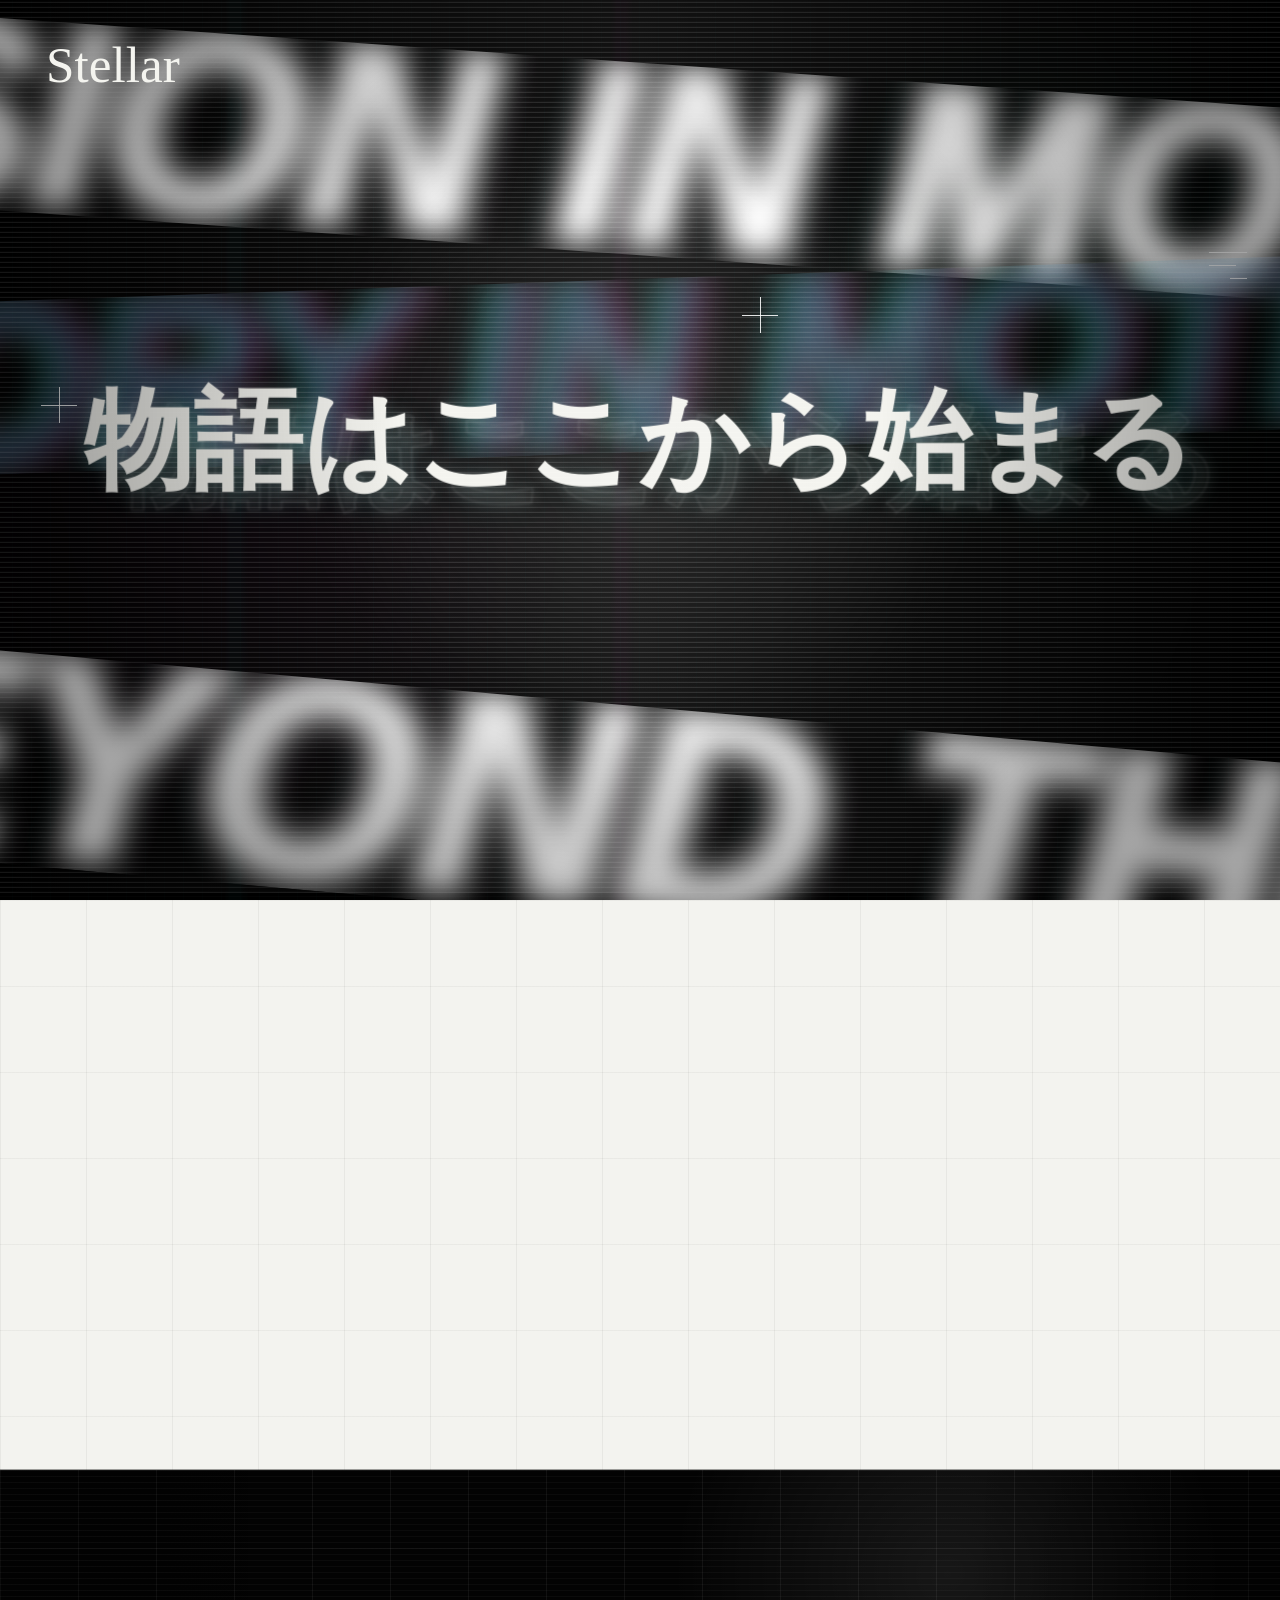
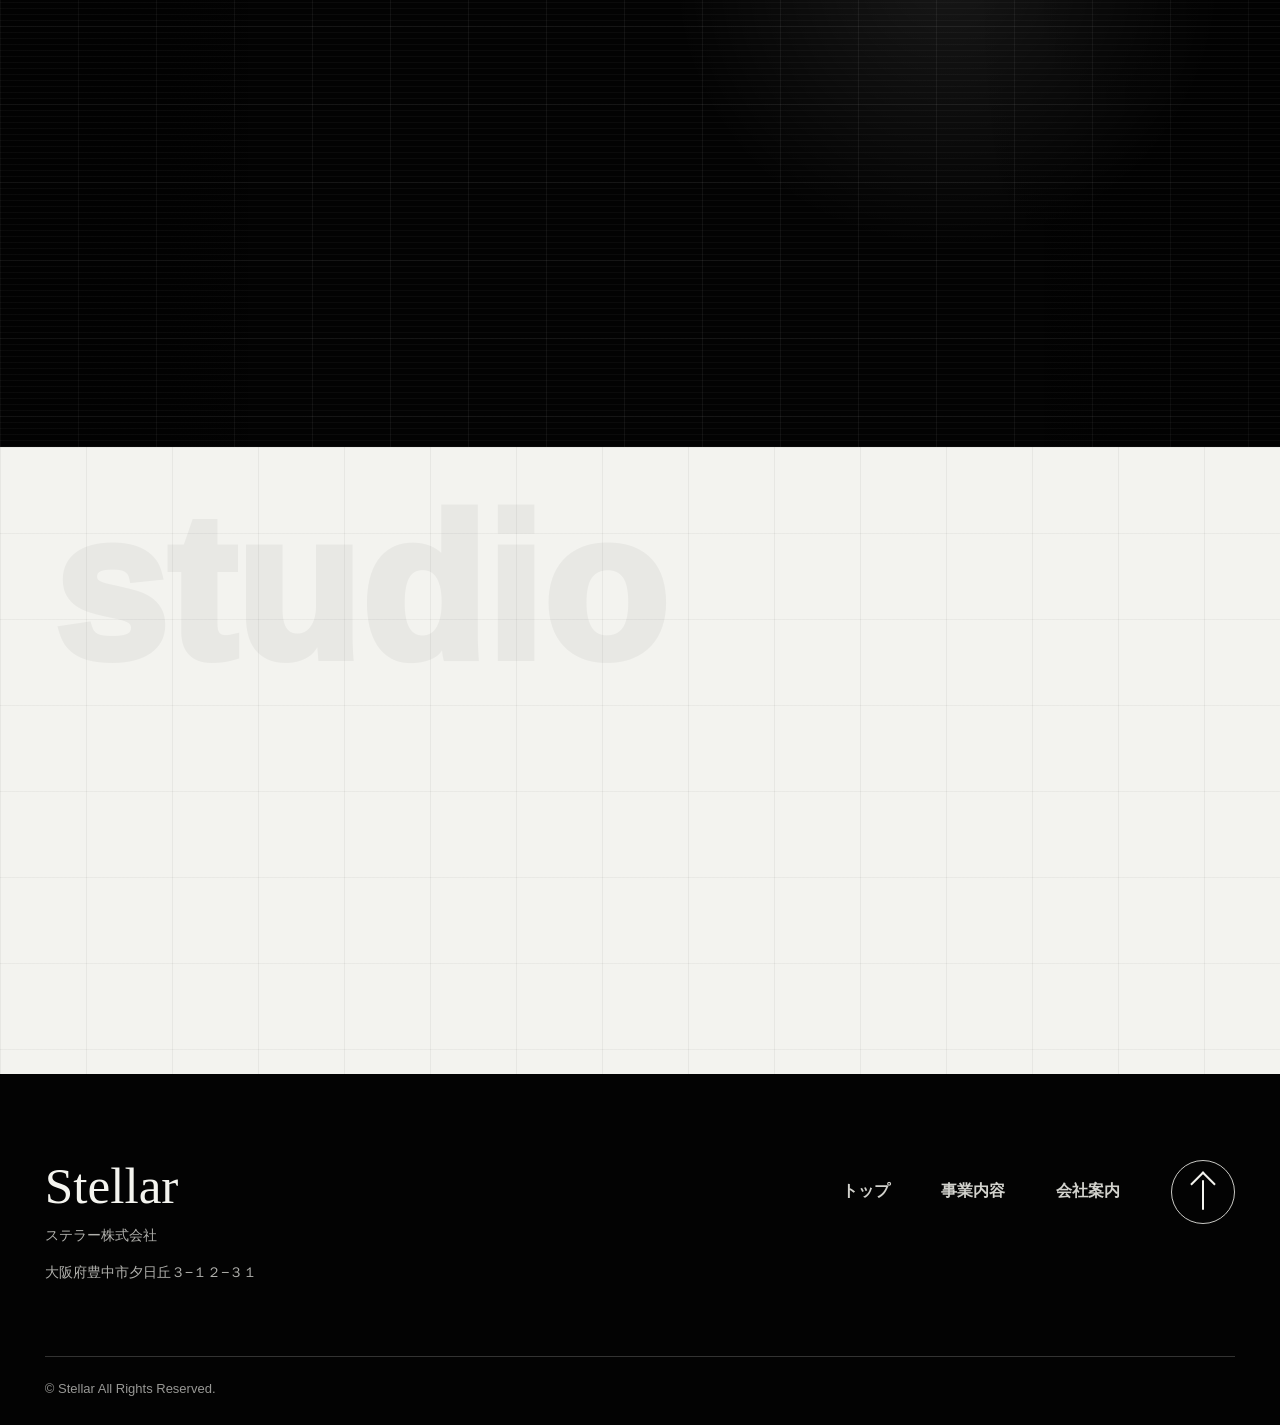
==== commit 615b090f: "Add SEO metadata sitemap and favicons" ====
--- a/index.html
+++ b/index.html
@@ -3,12 +3,121 @@
   <head>
     <meta charset="utf-8">
     <meta name="viewport" content="width=device-width, initial-scale=1">
-    <title>Stellar | Virtual Character Studio</title>
+    <title>ステラー株式会社 | IPコンテンツと仮想世界を創造するスタジオ</title>
+    <meta name="robots" content="index, follow, max-image-preview:large">
+    <meta name="format-detection" content="telephone=no">
+    <meta name="theme-color" content="#000000">
     <meta
       name="description"
-      content="A cinematic company hero section built with kinetic typography, procedural noise, and interactive motion."
+      content="ステラー株式会社は、キャラクター、VTuber、Live2D、デジタルコンテンツを通じて、物語と世界観を持つIPコンテンツを企画・制作するクリエイティブカンパニーです。"
     >
+    <link rel="canonical" href="https://stellar-inc.jp/">
+    <meta property="og:title" content="ステラー株式会社 | IPコンテンツと仮想世界を創造するスタジオ">
+    <meta
+      property="og:description"
+      content="キャラクター、VTuber、Live2D、デジタルコンテンツを通じて、物語と世界観を持つIPコンテンツを企画・制作します。"
+    >
+    <meta property="og:url" content="https://stellar-inc.jp/">
+    <meta property="og:image" content="https://stellar-inc.jp/original-character-ip.png">
+    <meta property="og:image:alt" content="ステラー株式会社のIPコンテンツ制作ビジュアル">
+    <meta property="og:type" content="website">
+    <meta property="og:locale" content="ja_JP">
+    <meta property="og:site_name" content="ステラー株式会社">
+    <meta name="twitter:card" content="summary_large_image">
+    <meta name="twitter:title" content="ステラー株式会社 | IPコンテンツと仮想世界を創造するスタジオ">
+    <meta
+      name="twitter:description"
+      content="キャラクター、VTuber、Live2D、デジタルコンテンツを通じて、物語と世界観を持つIPコンテンツを企画・制作します。"
+    >
+    <meta name="twitter:image" content="https://stellar-inc.jp/original-character-ip.png">
+    <link rel="icon" href="./favicon.ico" sizes="any">
+    <link rel="icon" type="image/png" sizes="32x32" href="./favicon-32x32.png">
+    <link rel="icon" type="image/png" sizes="16x16" href="./favicon-16x16.png">
+    <link rel="apple-touch-icon" sizes="180x180" href="./apple-touch-icon.png">
+    <link rel="manifest" href="./site.webmanifest">
     <link rel="stylesheet" href="./styles.css">
+    <script type="application/ld+json">
+      {
+        "@context": "https://schema.org",
+        "@graph": [
+          {
+            "@type": "Organization",
+            "@id": "https://stellar-inc.jp/#organization",
+            "url": "https://stellar-inc.jp/",
+            "name": "ステラー株式会社",
+            "alternateName": "Stellar",
+            "description": "キャラクター、VTuber、Live2D、デジタルコンテンツを通じて、物語と世界観を持つIPコンテンツを企画・制作するクリエイティブカンパニーです。",
+            "foundingDate": "2019-11-13",
+            "founder": {
+              "@type": "Person",
+              "name": "毛利 雄一",
+              "jobTitle": "代表取締役"
+            },
+            "address": {
+              "@type": "PostalAddress",
+              "addressCountry": "JP",
+              "addressRegion": "大阪府",
+              "addressLocality": "豊中市",
+              "streetAddress": "夕日丘3-12-31"
+            },
+            "knowsAbout": [
+              "IPコンテンツ制作",
+              "仮想世界づくり",
+              "キャラクターデザイン",
+              "VTuber制作",
+              "Live2Dモデリング",
+              "デジタルコンテンツ制作"
+            ]
+          },
+          {
+            "@type": "WebSite",
+            "@id": "https://stellar-inc.jp/#website",
+            "url": "https://stellar-inc.jp/",
+            "name": "ステラー株式会社",
+            "alternateName": "Stellar",
+            "inLanguage": "ja",
+            "publisher": {
+              "@id": "https://stellar-inc.jp/#organization"
+            }
+          },
+          {
+            "@type": "WebPage",
+            "@id": "https://stellar-inc.jp/#webpage",
+            "url": "https://stellar-inc.jp/",
+            "name": "ステラー株式会社 | IPコンテンツと仮想世界を創造するスタジオ",
+            "description": "ステラー株式会社は、キャラクター、VTuber、Live2D、デジタルコンテンツを通じて、物語と世界観を持つIPコンテンツを企画・制作するクリエイティブカンパニーです。",
+            "inLanguage": "ja",
+            "isPartOf": {
+              "@id": "https://stellar-inc.jp/#website"
+            },
+            "about": {
+              "@id": "https://stellar-inc.jp/#organization"
+            }
+          },
+          {
+            "@type": "ItemList",
+            "name": "ステラー株式会社の事業領域",
+            "itemListElement": [
+              {
+                "@type": "ListItem",
+                "position": 1,
+                "name": "IPコンテンツ企画・制作"
+              },
+              {
+                "@type": "ListItem",
+                "position": 2,
+                "name": "仮想世界づくり"
+              },
+              {
+                "@type": "ListItem",
+                "position": 3,
+                "name": "キャラクターデザイン・Live2D・VTuber制作"
+              }
+            ]
+          }
+        ]
+      }
+    </script>
   </head>
   <body class="intro-sequence">
     <main class="site-shell">
@@ -18,7 +127,7 @@
         <div class="cursor-field" id="cursorField" aria-hidden="true"></div>
 
         <header class="site-header">
-          <a class="brand" href="#" aria-label="Stellar home">
+          <a class="brand" href="./index.html" aria-label="Stellar home">
             <span>Stellar</span>
           </a>
         </header>
@@ -68,9 +177,9 @@
       <section class="service-section reveal-section" id="service" aria-labelledby="service-title">
         <div class="section-inner">
           <div class="section-heading">
-            <h2 id="service-title">Virtual Character Studio</h2>
+            <h2 id="service-title">Virtual IP Studio</h2>
             <p>
-              キャラクターデザインから、Live2Dモデリング、デビューサポートまでワンストップで支援します。
+              キャラクターデザイン、Live2Dモデリング、デビューサポートを通じて、仮想世界の入口となるIPを形にします。
             </p>
           </div>
 
@@ -81,7 +190,7 @@
                 <h3>Character<br>Design</h3>
                 <p>世界観や個性を丁寧にヒアリングし、魅力を最大限に引き出すキャラクターデザインを制作します。</p>
               </div>
-              <img src="./5¥.png" alt="キャラクターデザインの透過ビジュアル">
+              <img src="./character-design.png" alt="世界観を表現するキャラクターデザイン制作" width="1254" height="1254" loading="lazy" decoding="async">
             </article>
 
             <article class="service-card">
@@ -90,7 +199,7 @@
                 <h3>Live2D<br>Modeling</h3>
                 <p>高品質なモデリングで、自然で滑らかな表情・動きを実現。魅力が伝わるモデルを制作します。</p>
               </div>
-              <img src="./1.png" alt="Live2Dモデリングの透過ビジュアル">
+              <img src="./live2d-modeling.png" alt="VTuberやバーチャルキャラクター向けLive2Dモデリング" width="1254" height="1254" loading="lazy" decoding="async">
             </article>
 
             <article class="service-card">
@@ -99,7 +208,7 @@
                 <h3>Debut<br>Support</h3>
                 <p>配信環境の構築、素材制作、アカウント設計まで、安心のデビューをサポートします。</p>
               </div>
-              <img src="./3.png" alt="デビューサポートの透過ビジュアル">
+              <img src="./vtuber-debut-support.png" alt="VTuberデビューや配信開始を支援する制作サポート" width="1254" height="1254" loading="lazy" decoding="async">
             </article>
           </div>
 
@@ -122,7 +231,7 @@
                 <h3>Original<br>Character</h3>
                 <p>世界観やコンセプトを設計し、オリジナルキャラクターを企画・制作します。</p>
               </div>
-              <img class="ip-visual ip-visual-image" src="./6..png" alt="オリジナルキャラクターのビジュアル">
+              <img class="ip-visual ip-visual-image" src="./original-character-ip.png" alt="世界観を持つオリジナルキャラクターIP制作" width="1254" height="1254" loading="lazy" decoding="async">
             </article>
 
             <article class="ip-card">
@@ -131,7 +240,7 @@
                 <h3>Digital<br>Contents</h3>
                 <p>イラスト、デジタル雑誌、ショート動画、SNSコンテンツなどを制作・販売します。</p>
               </div>
-              <img class="ip-visual ip-visual-image" src="./7.png" alt="デジタルコンテンツのビジュアル">
+              <img class="ip-visual ip-visual-image" src="./digital-contents.png" alt="イラストやショート動画などのデジタルコンテンツ制作" width="1254" height="1254" loading="lazy" decoding="async">
             </article>
 
             <article class="ip-card">
@@ -140,7 +249,7 @@
                 <h3>IP<br>Development</h3>
                 <p>グッズ展開やライセンス、ブランド展開を通じて、IPを育てていきます。</p>
               </div>
-              <img class="ip-visual ip-visual-image" src="./8.png" alt="IP展開グッズのビジュアル">
+              <img class="ip-visual ip-visual-image" src="./ip-development-goods.png" alt="グッズやライセンス展開によるIP開発" width="1254" height="1254" loading="lazy" decoding="async">
             </article>
           </div>
         </div>
@@ -150,7 +259,7 @@
         <div class="studio-word" aria-hidden="true">studio</div>
         <div class="company-inner">
           <div class="blueprint-panel">
-            <img src="./4.png" alt="キャラクター制作の設計図">
+            <img src="./character-production-blueprint.png" alt="IPコンテンツとバーチャルキャラクター制作の設計図" width="1254" height="1254" loading="lazy" decoding="async">
           </div>
 
           <div class="company-copy">
@@ -176,16 +285,16 @@
         <div class="footer-inner">
           <div class="footer-main">
             <div class="footer-company">
-              <a class="footer-brand" href="#">Stellar</a>
+              <a class="footer-brand" href="./index.html">Stellar</a>
               <p>ステラー株式会社</p>
               <p>大阪府豊中市夕日丘３−１２−３１</p>
             </div>
 
             <div class="footer-menu">
               <nav class="footer-nav" aria-label="Footer navigation">
-                <a href="./index.html">Home</a>
-                <a href="#service">Service</a>
-                <a href="./company.html">Company</a>
+                <a href="./index.html">トップ</a>
+                <a href="#service">事業内容</a>
+                <a href="./company.html">会社案内</a>
               </nav>
               <a class="back-to-top" href="#" aria-label="Back to top">↑</a>
             </div>
--- a/styles.css
+++ b/styles.css
@@ -351,8 +351,8 @@
   white-space: nowrap;
   transform: translate(-50%, -50%);
   text-shadow:
-    0 2px 0 rgba(0, 0, 0, 0.92),
-    0 22px 42px rgba(0, 0, 0, 0.74);
+    0 0 16px rgba(244, 244, 239, 0.16),
+    0 0 34px rgba(0, 255, 255, 0.08);
 }
 
 .title-line,
@@ -368,7 +368,12 @@
 
 .title-line {
   position: relative;
+  filter: drop-shadow(0 0 12px rgba(244, 244, 239, 0.1));
   animation: title-impact 900ms cubic-bezier(0.16, 1, 0.3, 1) both;
+}
+
+.title-line::selection {
+  background: rgba(0, 255, 255, 0.3);
 }
 
 .title-line::before,
@@ -381,17 +386,19 @@
 }
 
 .title-line::before {
-  color: rgba(255, 255, 255, 0.82);
-  transform: translate(-6px, -2px);
+  color: rgba(0, 255, 255, 0.78);
+  text-shadow: 0 0 18px rgba(0, 255, 255, 0.52);
+  transform: translate(-8px, -2px);
   clip-path: inset(0 0 52% 0);
-  animation: title-glitch-a 4.2s steps(1, end) infinite;
+  animation: title-glitch-a 3.4s steps(1, end) infinite;
 }
 
 .title-line::after {
-  color: rgba(255, 255, 255, 0.7);
-  transform: translate(7px, 3px);
+  color: rgba(255, 0, 196, 0.72);
+  text-shadow: 0 0 18px rgba(255, 0, 196, 0.48);
+  transform: translate(8px, 3px);
   clip-path: inset(48% 0 0 0);
-  animation: title-glitch-b 3.6s steps(1, end) infinite;
+  animation: title-glitch-b 2.9s steps(1, end) infinite;
 }
 
 .title-ghost {
@@ -515,8 +522,8 @@
   max-width: none;
   margin: 0;
   font-size: clamp(14px, 1.05vw, 17px);
-  font-weight: 800;
-  line-height: 1.75;
+  font-weight: 500;
+  line-height: 1.9;
   white-space: nowrap;
 }
 
@@ -634,8 +641,8 @@
 .card-copy p {
   margin: 0;
   font-size: clamp(12px, 1vw, 14px);
-  font-weight: 700;
-  line-height: 1.75;
+  font-weight: 500;
+  line-height: 1.85;
 }
 
 .wide-link {
@@ -824,8 +831,8 @@
   margin: 0;
   color: rgba(244, 244, 239, 0.86);
   font-size: clamp(14px, 1.05vw, 17px);
-  font-weight: 800;
-  line-height: 1.75;
+  font-weight: 500;
+  line-height: 1.9;
   white-space: nowrap;
 }
 
@@ -895,8 +902,8 @@
   margin: 0;
   color: rgba(244, 244, 239, 0.82);
   font-size: clamp(12px, 0.95vw, 14px);
-  font-weight: 800;
-  line-height: 1.8;
+  font-weight: 500;
+  line-height: 1.9;
 }
 
 .ip-visual {
@@ -1069,7 +1076,7 @@
 .company-copy > p:not(.eyebrow) {
   margin: 0 0 clamp(28px, 4vw, 52px);
   font-size: clamp(18px, 1.55vw, 28px);
-  font-weight: 900;
+  font-weight: 700;
   line-height: 1.85;
 }
 
@@ -1110,7 +1117,7 @@
   margin: 0;
   color: rgba(244, 244, 239, 0.72);
   font-size: 14px;
-  font-weight: 700;
+  font-weight: 400;
   line-height: 1.75;
 }
 
@@ -1136,15 +1143,39 @@
 }
 
 .back-to-top {
+  position: relative;
   display: grid;
   place-items: center;
   width: 64px;
   aspect-ratio: 1;
   border: 1px solid rgba(244, 244, 239, 0.82);
   border-radius: 999px;
-  font-size: 34px;
+  font-size: 0;
   line-height: 1;
   transition: background 220ms ease, color 220ms ease, transform 220ms ease;
+}
+
+.back-to-top::before,
+.back-to-top::after {
+  position: absolute;
+  content: "";
+  background: currentColor;
+}
+
+.back-to-top::before {
+  width: 2px;
+  height: 30px;
+  border-radius: 999px;
+  transform: translateY(3px);
+}
+
+.back-to-top::after {
+  width: 16px;
+  height: 16px;
+  border-top: 2px solid currentColor;
+  border-left: 2px solid currentColor;
+  background: transparent;
+  transform: translateY(-8px) rotate(45deg);
 }
 
 .back-to-top:hover {
@@ -1407,6 +1438,10 @@
   animation: message-title-in 900ms cubic-bezier(0.16, 1, 0.3, 1) both;
 }
 
+.message-hero h1 span {
+  display: inline;
+}
+
 .message-hero p {
   display: flex;
   align-items: center;
@@ -1415,7 +1450,7 @@
   margin: clamp(26px, 3vw, 42px) 0 0;
   color: rgba(244, 244, 239, 0.78);
   font-size: clamp(14px, 1vw, 17px);
-  font-weight: 800;
+  font-weight: 500;
 }
 
 .message-hero p span:last-child {
@@ -1476,8 +1511,15 @@
   right: 0;
   bottom: 0;
   height: 72%;
-  background: url("./founder-portrait.jpg") center center / contain no-repeat;
   filter: grayscale(1) contrast(1.08);
+}
+
+.founder-portrait img {
+  display: block;
+  width: 100%;
+  height: 100%;
+  object-fit: contain;
+  object-position: center center;
 }
 
 .founder-portrait::before {
@@ -1508,7 +1550,7 @@
 .founder-copy p {
   margin: 0;
   font-size: clamp(14px, 1.05vw, 17px);
-  font-weight: 800;
+  font-weight: 500;
   line-height: 2.05;
 }
 
@@ -1544,7 +1586,7 @@
 .founder-profile p {
   margin: 0 0 14px;
   font-size: clamp(14px, 1.1vw, 18px);
-  font-weight: 900;
+  font-weight: 600;
   line-height: 1.45;
 }
 
@@ -1626,13 +1668,13 @@
 
 .overview-list dt {
   font-size: clamp(14px, 1vw, 17px);
-  font-weight: 900;
+  font-weight: 700;
   line-height: 1.55;
 }
 
 .overview-list dd {
   font-size: clamp(19px, 1.65vw, 28px);
-  font-weight: 900;
+  font-weight: 500;
   line-height: 1.55;
 }
 
@@ -1982,34 +2024,51 @@
 
 @keyframes title-glitch-a {
   0%,
-  76%,
-  100% {
-    opacity: 0;
-  }
-  77% {
-    opacity: 1;
-    transform: translate(-10px, -3px);
-  }
-  78% {
-    opacity: 0.2;
-    transform: translate(5px, 2px);
-  }
-  79% {
-    opacity: 0;
-  }
-}
-
-@keyframes title-glitch-b {
-  0%,
   62%,
   100% {
     opacity: 0;
   }
-  63% {
-    opacity: 0.9;
-    transform: translate(10px, 3px);
+  8% {
+    opacity: 0.92;
+    transform: translate(-12px, -3px);
+  }
+  9% {
+    opacity: 0.18;
+    transform: translate(7px, 1px);
+  }
+  11% {
+    opacity: 0;
   }
   64% {
+    opacity: 0.88;
+    transform: translate(-10px, 2px);
+  }
+  66% {
+    opacity: 0;
+  }
+}
+
+@keyframes title-glitch-b {
+  0%,
+  54%,
+  100% {
+    opacity: 0;
+  }
+  14% {
+    opacity: 0.72;
+    transform: translate(11px, 3px);
+  }
+  16% {
+    opacity: 0;
+  }
+  56% {
+    opacity: 0.82;
+    transform: translate(14px, -2px);
+  }
+  57% {
+    opacity: 0.16;
+  }
+  59% {
     opacity: 0;
   }
 }
@@ -2189,11 +2248,14 @@
   }
 
   .footer-menu {
-    display: grid;
+    display: flex;
+    justify-content: space-between;
+    align-items: center;
     gap: 28px;
   }
 
   .footer-nav {
+    flex-wrap: wrap;
     gap: 28px;
   }
 
@@ -2210,6 +2272,10 @@
   .message-hero h1 {
     width: min(100%, 440px);
     font-size: clamp(36px, 10vw, 56px);
+  }
+
+  .message-hero h1 span {
+    display: block;
   }
 
   .message-word {
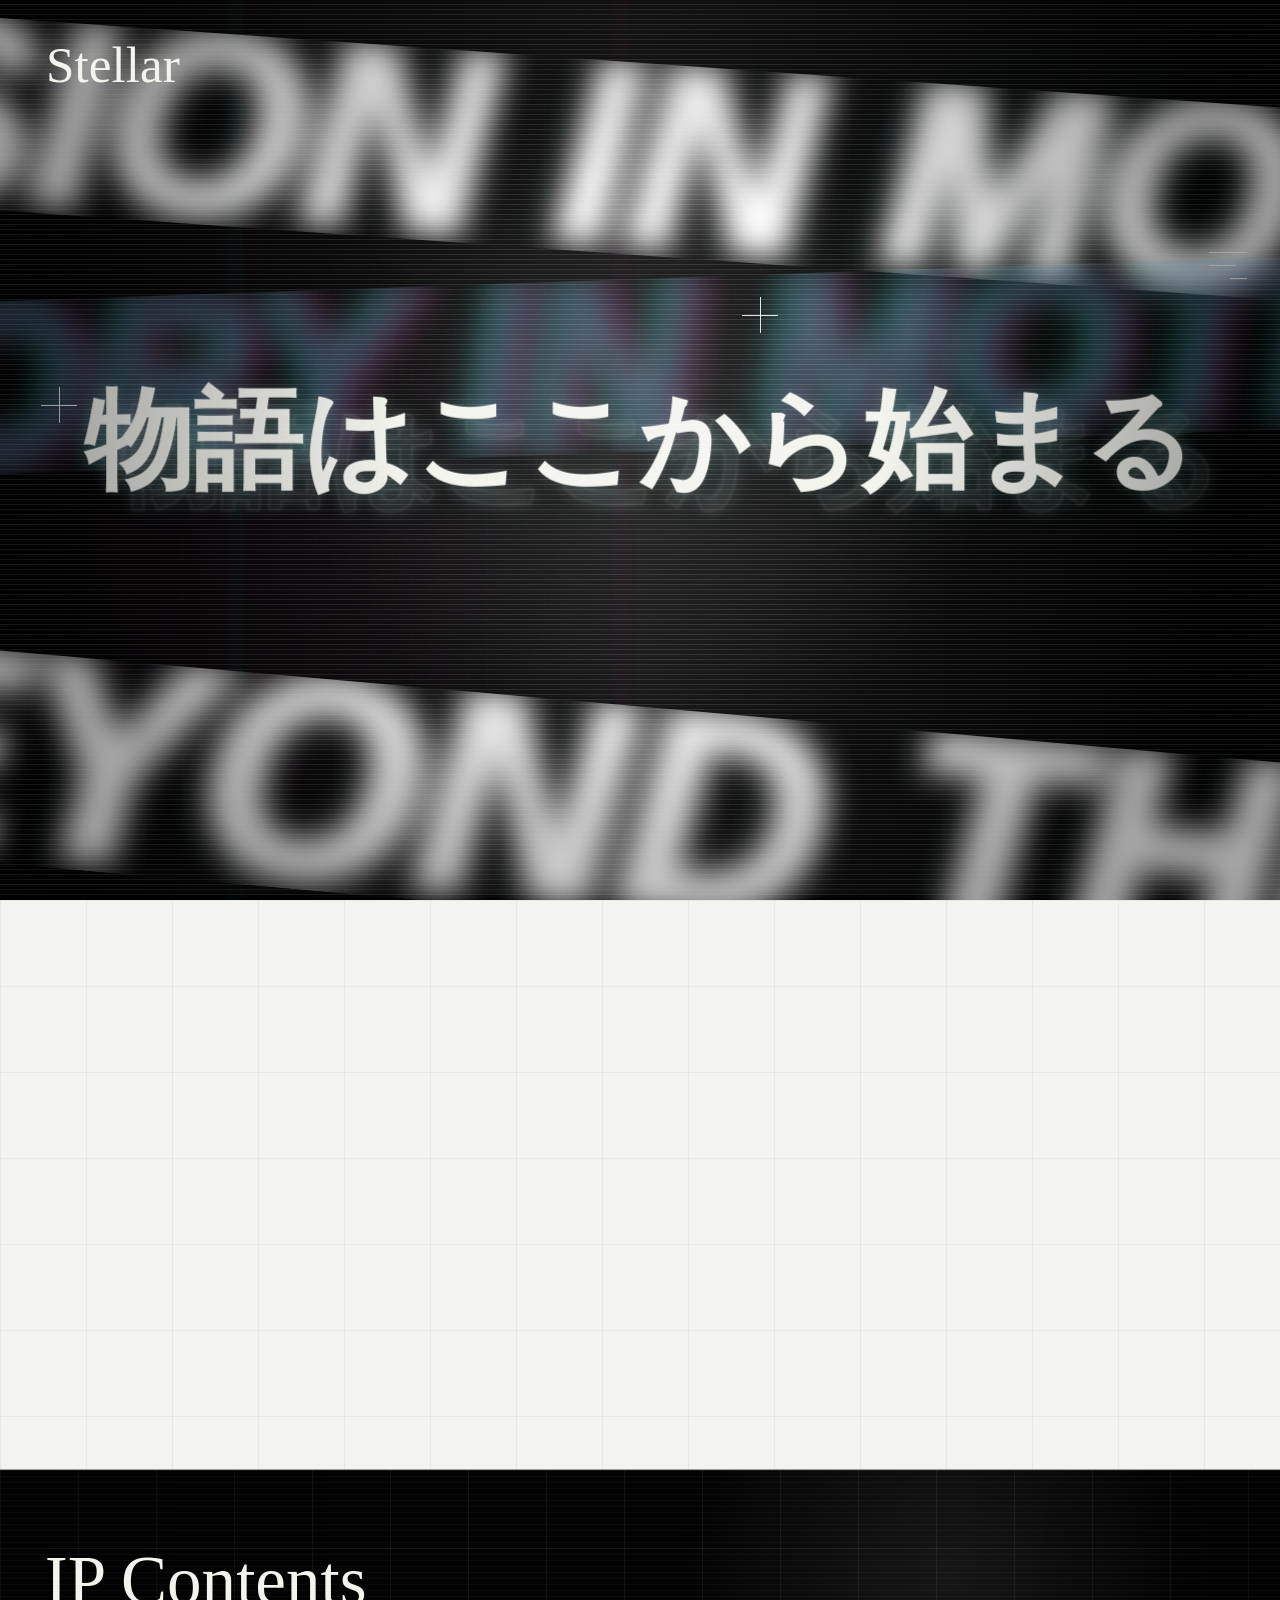
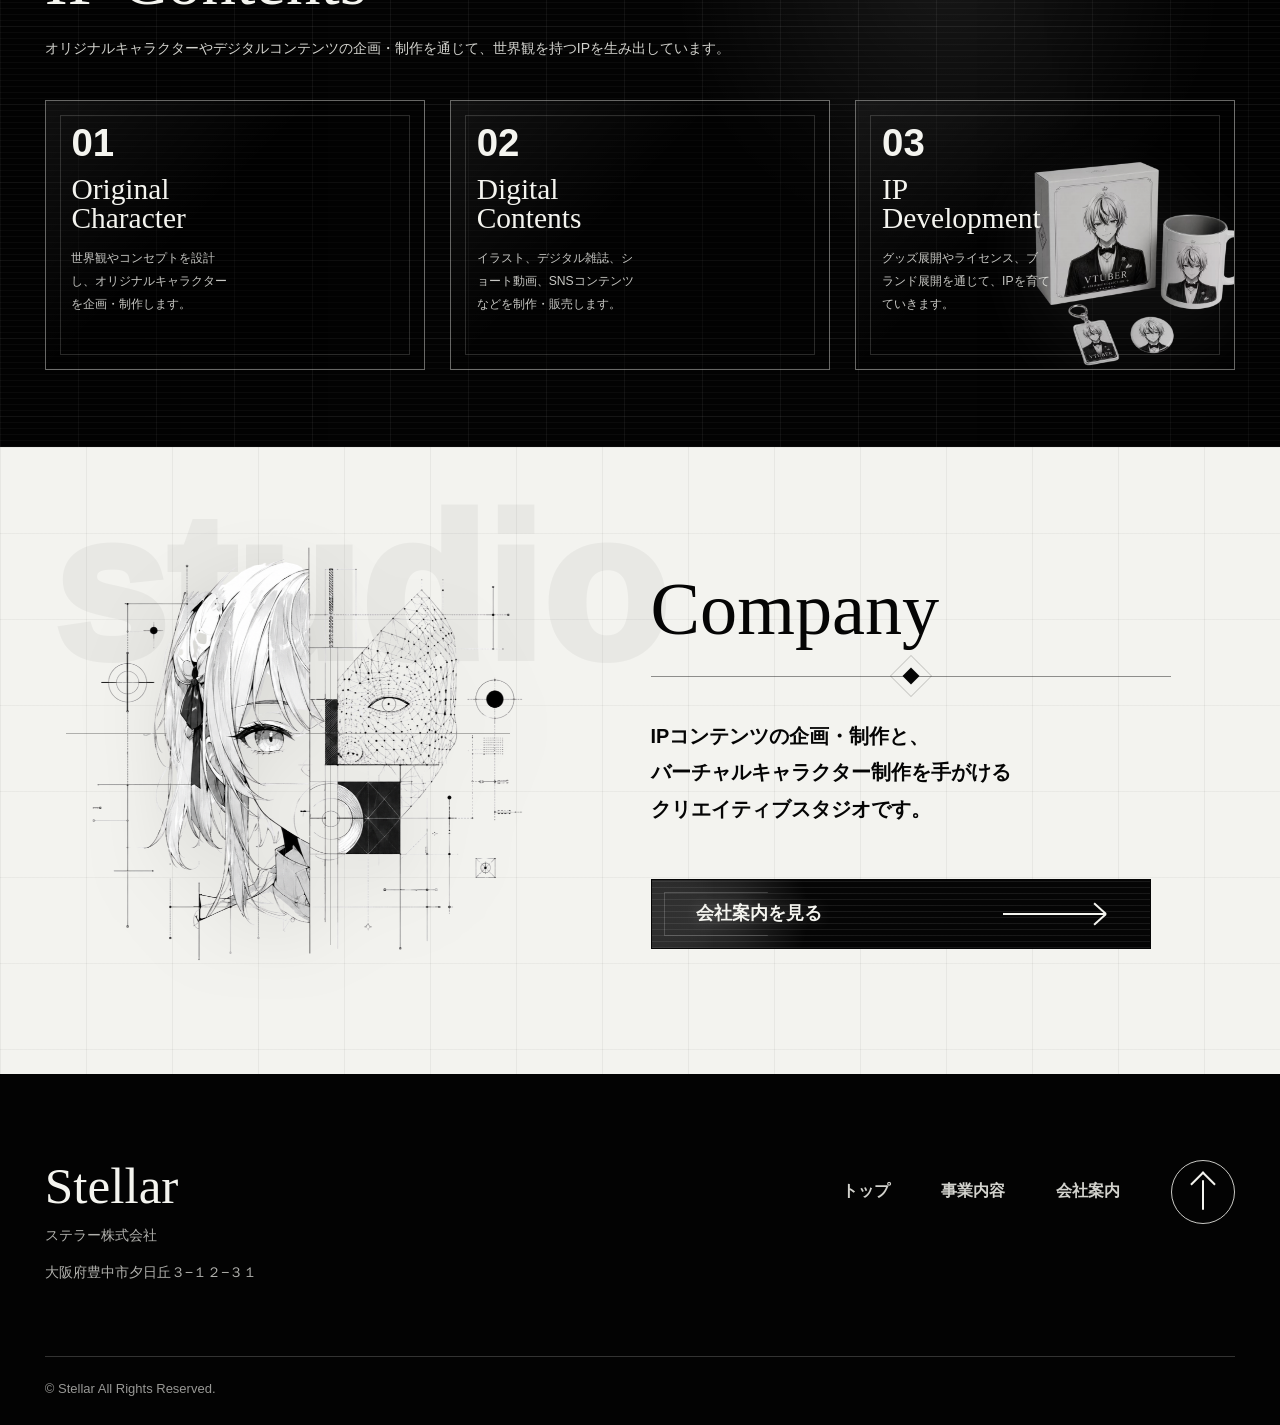
==== commit a14f41d9: "Optimize site image assets" ====
--- a/index.html
+++ b/index.html
@@ -190,7 +190,7 @@
                 <h3>Character<br>Design</h3>
                 <p>世界観や個性を丁寧にヒアリングし、魅力を最大限に引き出すキャラクターデザインを制作します。</p>
               </div>
-              <img src="./character-design.png" alt="世界観を表現するキャラクターデザイン制作" width="1254" height="1254" loading="lazy" decoding="async">
+              <img src="./character-design-site.png" alt="世界観を表現するキャラクターデザイン制作" width="800" height="800" loading="lazy" decoding="async">
             </article>
 
             <article class="service-card">
@@ -199,7 +199,7 @@
                 <h3>Live2D<br>Modeling</h3>
                 <p>高品質なモデリングで、自然で滑らかな表情・動きを実現。魅力が伝わるモデルを制作します。</p>
               </div>
-              <img src="./live2d-modeling.png" alt="VTuberやバーチャルキャラクター向けLive2Dモデリング" width="1254" height="1254" loading="lazy" decoding="async">
+              <img src="./live2d-modeling-site.png" alt="VTuberやバーチャルキャラクター向けLive2Dモデリング" width="800" height="800" loading="lazy" decoding="async">
             </article>
 
             <article class="service-card">
@@ -208,7 +208,7 @@
                 <h3>Debut<br>Support</h3>
                 <p>配信環境の構築、素材制作、アカウント設計まで、安心のデビューをサポートします。</p>
               </div>
-              <img src="./vtuber-debut-support.png" alt="VTuberデビューや配信開始を支援する制作サポート" width="1254" height="1254" loading="lazy" decoding="async">
+              <img src="./vtuber-debut-support-site.png" alt="VTuberデビューや配信開始を支援する制作サポート" width="800" height="800" loading="lazy" decoding="async">
             </article>
           </div>
 
@@ -231,7 +231,7 @@
                 <h3>Original<br>Character</h3>
                 <p>世界観やコンセプトを設計し、オリジナルキャラクターを企画・制作します。</p>
               </div>
-              <img class="ip-visual ip-visual-image" src="./original-character-ip.png" alt="世界観を持つオリジナルキャラクターIP制作" width="1254" height="1254" loading="lazy" decoding="async">
+              <img class="ip-visual ip-visual-image" src="./original-character-ip-site.png" alt="世界観を持つオリジナルキャラクターIP制作" width="800" height="800" loading="lazy" decoding="async">
             </article>
 
             <article class="ip-card">
@@ -240,7 +240,7 @@
                 <h3>Digital<br>Contents</h3>
                 <p>イラスト、デジタル雑誌、ショート動画、SNSコンテンツなどを制作・販売します。</p>
               </div>
-              <img class="ip-visual ip-visual-image" src="./digital-contents.png" alt="イラストやショート動画などのデジタルコンテンツ制作" width="1254" height="1254" loading="lazy" decoding="async">
+              <img class="ip-visual ip-visual-image" src="./digital-contents-site.png" alt="イラストやショート動画などのデジタルコンテンツ制作" width="800" height="800" loading="lazy" decoding="async">
             </article>
 
             <article class="ip-card">
@@ -249,7 +249,7 @@
                 <h3>IP<br>Development</h3>
                 <p>グッズ展開やライセンス、ブランド展開を通じて、IPを育てていきます。</p>
               </div>
-              <img class="ip-visual ip-visual-image" src="./ip-development-goods.png" alt="グッズやライセンス展開によるIP開発" width="1254" height="1254" loading="lazy" decoding="async">
+              <img class="ip-visual ip-visual-image" src="./ip-development-goods-site.png" alt="グッズやライセンス展開によるIP開発" width="800" height="800" loading="lazy" decoding="async">
             </article>
           </div>
         </div>
@@ -259,7 +259,7 @@
         <div class="studio-word" aria-hidden="true">studio</div>
         <div class="company-inner">
           <div class="blueprint-panel">
-            <img src="./character-production-blueprint.png" alt="IPコンテンツとバーチャルキャラクター制作の設計図" width="1254" height="1254" loading="lazy" decoding="async">
+            <img src="./character-production-blueprint-site.png" alt="IPコンテンツとバーチャルキャラクター制作の設計図" width="900" height="900" loading="lazy" decoding="async">
           </div>
 
           <div class="company-copy">
--- a/styles.css
+++ b/styles.css
@@ -584,7 +584,9 @@
   bottom: -10%;
   z-index: 1;
   width: 68%;
+  height: auto;
   max-width: none;
+  object-fit: contain;
   opacity: 0.8;
   filter: drop-shadow(0 18px 30px rgba(0, 0, 0, 0.12));
   transform: translate3d(calc(var(--mx) * -0.012), calc(var(--my) * -0.012), 0) scale(1.02);
